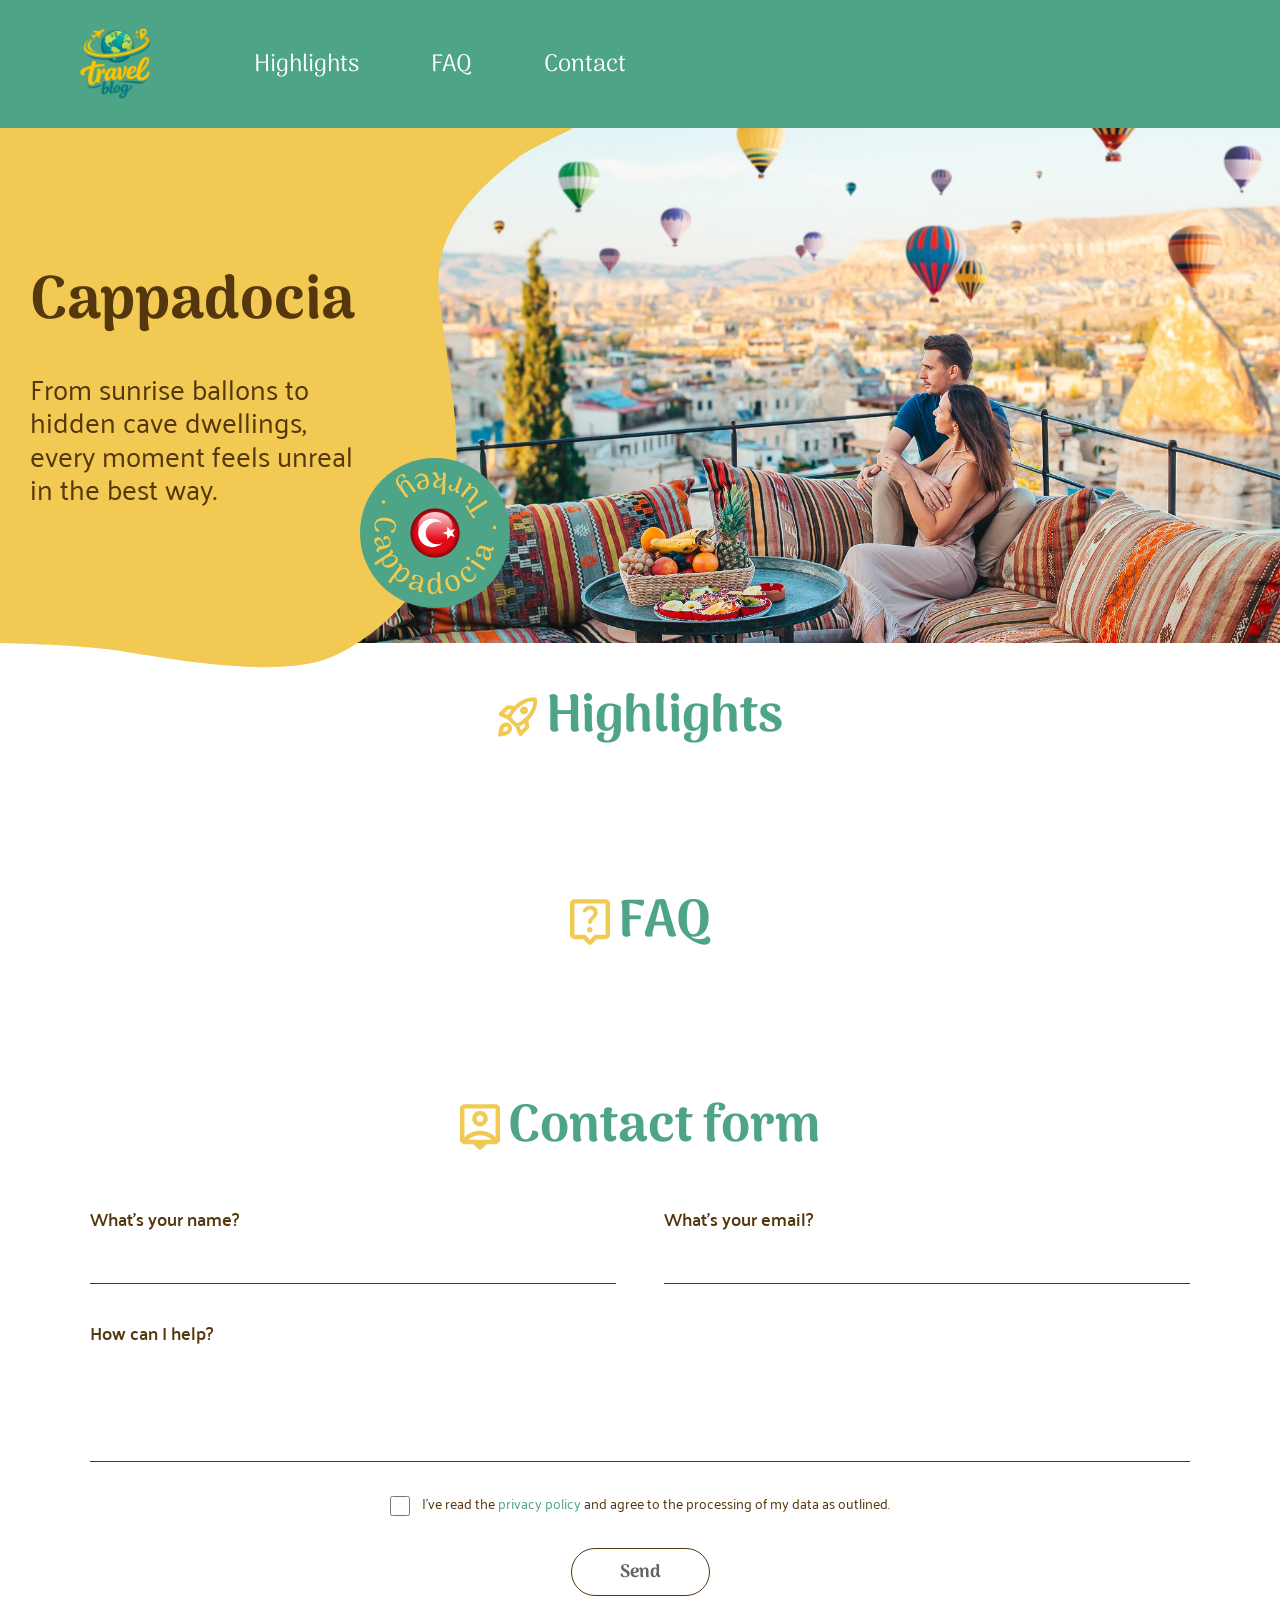
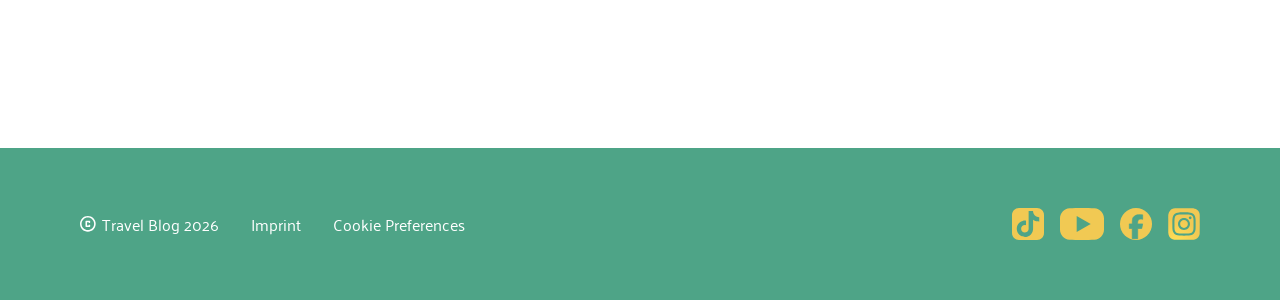
==== index.html @ c0e4be6d "Heroanimation für Desktopansicht integriert" ====
<!DOCTYPE html>
<html lang="de">

<head>
    <meta charset="UTF-8">
    <meta name="viewport" content="width=device-width, initial-scale=1.0">

    <title>Travel Blog</title>
    <link rel="shortcut icon" href="./assets/icons/logo.svg" type="image/x-icon">

    <link rel="stylesheet" href="./css/variables.css">
    <link rel="stylesheet" href="./css/standard.css">
    <link rel="stylesheet" href="./css/fonts.css">
    <link rel="stylesheet" href="./css/index.css">
</head>

<body>
    <header class="site-header">
        <a class="company-logo" href="index.html"><img src="./assets/icons/logo.svg" alt="Firmenlogo Travelblog"></a>
        <nav>
            <ul>
                <li><a href="#highlights">Highlights</a>
                    <div class="hover hover-highlights"></div>
                </li>
                <li><a href="#faq">FAQ</a>
                    <div class="hover hover-faq"></div>
                </li>
                <li><a href="#contact">Contact</a>
                    <div class="hover hover-contact"></div>
                </li>
            </ul>
        </nav>
    </header>
    <section class="hero-section">
        <img class="hero-mobile-start-yellow" src="./assets/img/hero_mobile_start.png" alt="gelber Hintergrund">
        <img class="hero-mobile-end-yellow" src="./assets/img/hero_mobile_end.png" alt="gelber Hintergrund">
        <div class="hero-middle-yellow-wrapper">
            <img class="hero-desktop-yellow-start" src="./assets/img/hero_background_middle.png"
                alt="gelber Hintergrund">
        </div>
        <div class="hero-middle-yellow-wrapper-end">
            <img class="hero-desktop-yellow-end" src="./assets/img/hero_background_end.svg" alt="gelber Hintergrund">
        </div>
        <div class="hero-img-wrapper"><img class="hero-img" src="./assets/img/hero.jpg"
                alt="Zwei Personen sitzen auf einer Terasse im Urlaub">
        </div>
        <div class="hero-section-circle">
            <img class="hero-section-circle-text" src="./assets/img/Cappadocia . Turkey ..svg" alt="Schriftzug">
            <img class="hero-section-circle-flag" src="./assets/img/Flag_orb_Turkey 1.svg" alt="Türkeiflagge">
        </div>
        <div class="hero-section-text">
            <h1>Cappadocia</h1>
            <p>From sunrise ballons to hidden cave dwellings, every moment feels unreal in the best way.</p>
        </div>
    </section>
    <main class="main-landingpage">
        <section id="highlights">
            <header class="landingpage-headline">
                <img src="./assets/icons/rocket_launch_yellow.svg" alt="Raketenicon">
                <h2>Highlights</h2>
            </header>
        </section>
        <section id="faq">
            <header class="landingpage-headline">
                <img src="./assets/icons/live_help_yellow.svg" alt="Fragenicon">
                <h2>FAQ</h2>
            </header>
        </section>
        <section id="contact">
            <header class="landingpage-headline">
                <img src="./assets/icons/person_pin_yellow.svg" alt="Contacticon">
                <h2>Contact form</h2>
            </header>
            <form class="contact-form" action="#" method="POST">
                <div class="input-group">
                    <label for="name">What's your name?</label>
                    <input type="text" id="name" name="name" required>
                </div>

                <div class="input-group">
                    <label for="email">What's your email?</label>
                    <input type="email" id="email" name="email" required>
                </div>

                <div class="input-group">
                    <label for="message">How can I help?</label>
                    <textarea id="message" name="message" rows="3" required></textarea>
                </div>

                <div class="privacy-group">
                    <input type="checkbox" id="privacy" name="privacy" required>
                    <label for="privacy">
                        I've read the <a href="#">privacy policy</a> and agree to the processing of my data as outlined.
                    </label>
                </div>

                <button type="submit" class="submit-btn">Send</button>
            </form>
        </section>
    </main>
    <footer>
        <div class="information">
            <div class="imprint-cookies">
                <p>Imprint</p>
                <p>Cookie Preferences</p>
            </div>
            <div class="copyright-information">
                <img src="./assets/icons/copyright.svg" alt="">
                <p>Travel Blog 2026</p>
            </div>

        </div>
        <ul class="social-media-links">
            <li><a href="https://www.tiktok.com/de-DE/" target="_blank"><img src="./assets/icons/tiktok_icon 1.svg"
                        alt="Tiktok Logo"></a></li>
            <li><a href="https://www.youtube.com/" target="_blank"><img src="./assets/icons/youtube.svg"
                        alt="Youtube Logo"></a></li>
            <li><a href="https://www.facebook.com/" target="_blank"><img src="./assets/icons/facebook.svg"
                        alt="Facebook Logo"></a></li>
            <li><a href="https://www.instagram.com/" target="_blank"><img src="./assets/icons/instagram_logo_2016 1.svg"
                        alt="Instagram Logo"></a></li>
        </ul>
    </footer>
    <nav class="mobile-navbar">
        <ul>
            <li>
                <a href="index.html">
                    <img src="./assets/icons/home.svg" alt="Hausicon">
                </a>
            </li>
            <li>
                <a href="#highlights">
                    <img src="./assets/icons/rocket_launch.svg" alt="Raketenicon">
                </a>
            </li>
            <li>
                <a href="#faq">
                    <img src="./assets/icons/live_help.svg" alt="Fragenicon">
                </a>
            </li>
            <li>
                <a href="#contact">
                    <img src="./assets/icons/person_pin.svg" alt="Contacticon">
                </a>
            </li>
        </ul>
    </nav>
</body>

</html>
---- css/variables.css ----
:root{
    --primary-color-dark: rgba(78, 164, 135, 1);
    --secondary-color-dark: rgba(78, 164, 135, 0.2);
    --primary-color-light: rgba(241, 201, 83, 1);
    --font-color-header-footer: rgba(255, 255, 255, 1);
    --font-color-dark: rgba(84, 55, 13, 1);
}
---- css/standard.css ----
* {
    box-sizing: border-box;
    margin: 0px;
    scroll-behavior: smooth;
    font-family: 'Palanquin';
}

.site-header,
footer {
    background-color: var(--primary-color-dark);
    display: flex;
    align-items: center;
    position: relative;
    z-index: 100;
}

/* Header */

.site-header {
    justify-content: center;
    height: 70px;
    padding: 0px 16px;
}

.site-header nav {
    display: none;
}

.site-header ul {
    display: flex;
    gap: 72px;
    list-style: none;
    padding-left: 0px;
}

.site-header li {
    display: flex;
    align-items: center;
    position: relative;
}

.hover {
    position: absolute;
    background-repeat: no-repeat;
    background-position: bottom;
    opacity: 0;
    z-index: 1;
}

.hover-faq {
    background-image: url(../assets/icons/underline_faq.svg);
    width: 100px;
    height: 20px;
    top: 15px;
    left: -25px;
}

.hover-highlights {
    background-image: url(../assets/icons/underline_highlights.svg);
    width: 200px;
    height: 30px;
    top: 7px;
    left: -45px;
}

.hover-contact {
    background-image: url(../assets/icons/underline_contact.svg);
    width: 100px;
    height: 20px;
    top: 15px;
    left: -10px;
}

.site-header img,
.company-logo {
    height: 56px;
    width: 56px;
}

.site-header a {
    color: var(--font-color-header-footer);
    text-decoration: none;
    z-index: 20;
    transition: all 250ms ease-in-out;
}

.site-header a:hover~div {
    transition: all 250ms ease-in-out;
    opacity: 1;
}

.site-header a:active {
    color: var(--primary-color-light);
}

/* Article Header */

.main-headline{
    display: flex;
    flex-direction: column-reverse;
}

.main-headline h1{
    color: var(--primary-color-light);
    line-height: 1;
}

.main-headline h2{
    color: var(--primary-color-dark);
}

.headline-lead{
    color: var(--font-color-dark);
    line-height: 1.2;
}

.article-facts {
    display: flex;
    flex-wrap: wrap;
    gap: 4px 16px;
    list-style-type: none;
    padding-left: 0px;
}

.article-facts li{
    display: flex;
    align-items: center;
    height: 20px;
    gap: 6px;
}

.author-introduction{
    display: flex;
    flex-direction: column;
    align-items: center;
    color: var(--font-color-dark);
    background-color: var(--secondary-color-dark);
    border-radius: 16px;
    padding: 16px 8px;
    text-align: center;
    line-height: 1.2;
}

.author-introduction img{
    width: 120px;
    height: 120px;
    border-radius: 50%;
    object-fit: cover;  
    object-position: 75% 50%;
}

.author-name{
    display: flex;
    flex-direction: column;
    padding: 16px;

}

/* Main */

main{
    padding: 32px 16px;
}

/* Pro tipps element */

.pro-tipp-wrapper {
    display: flex;
    justify-content: center;
    width: 100%;
}

.pro-tipp {
    position: relative;
    background-color: var(--secondary-color-dark);
    border-radius: 30px;
    padding: 24px 16px;
}

.pro-tipp-style-element {
    position: absolute;
    top: -70px;
    left: 5px;
    display: flex;
    justify-content: center;
    gap: 16px;
    background-color: var(--primary-color-dark);
    color: var(--primary-color-light);
    border-radius: 16px;
    padding: 8px 16px;
    transform: rotate(-12deg);
}

.pro-tipp ol{
    padding-left: 16px;
}

.pro-tipp a{
    text-decoration: none;
    color: var(--primary-color-dark);
}

/* Footer */

footer {
    justify-content: space-between;
    align-items: flex-end;
    padding: 32px 16px 120px 16px;
}

.information {
    display: flex;
    flex-direction: column;
    color: var(--font-color-header-footer);
}

.imprint-cookies {
    display: flex;
    flex-direction: column;
}

.imprint-cookies a{
    text-decoration: none;
    color: var(--font-color-header-footer);
    transition: all 250ms ease-in-out;
}

.imprint-cookies a:hover{
    text-decoration: underline;
    transition: all 250ms ease-in-out;
}

.copyright-information {
    display: flex;
    gap: 6px;
    align-items: center;
}

.copyright-information img {
    height: 16px;
    width: 16px;
}

.social-media-links {
    display: flex;
    justify-content: flex-end;
    align-items: center;
    gap: 10px;
    padding-left: 0px;
    list-style: none;
}

.social-media-links a,
.social-media-links img {
    height: 24px;
    width: auto;
    display: block;
}

.mobile-navbar ul {
    position: fixed;
    bottom: 0;
    width: 100%;
    height: 88px;
    display: flex;
    justify-content: space-around;
    align-items: center;
    list-style-type: none;
    padding-left: 0px;
    background-color: var(--primary-color-light);
}

/* ==========================================
   SHARE SECTION
   ========================================== */

.share-section {
    display: flex;
    flex-direction: column;
    align-items: center;
    text-align: center;
    gap: 16px;
    width: 100%;
    max-width: 343px;
    margin: 40px auto 60px auto;
    position: relative;
}

.share-section p {
    margin: 0;
    margin-bottom: 20px;
    font-size: 18px;
    font-weight: 500;
    line-height: 1.2;
    color: var(--font-color-dark);
    text-align: center;
}

.share-btn-wrapper {
    position: relative;
    display: flex;
    align-items: center;
    justify-content: center;
    width: 100%;
}

.share-arrow {
    position: absolute;
    left: -10px;
    top: -20px;
    width: 38px;
    height: auto;
    object-fit: contain;
    pointer-events: none;
    z-index: 5;
    transition: opacity 250ms ease-in-out, visibility 250ms ease-in-out;
}

.share-checkbox {
    position: absolute;
    opacity: 0;
    width: 0;
    height: 0;
    pointer-events: none;
}

.share-btn {
    display: inline-flex;
    align-items: center;
    justify-content: center;
    gap: 10px;
    height: 48px;
    padding: 0 24px;
    background-color: var(--primary-color-dark);
    color: var(--primary-color-light);
    border: none;
    border-radius: 40px;
    cursor: pointer;
    font-size: 24px;
    font-weight: 700;
    line-height: 1.2;
    white-space: nowrap;
    z-index: 3;
    transition: transform 350ms cubic-bezier(0.4, 0, 0.2, 1), opacity 250ms ease-in-out;
}

.share-btn img {
    width: 32px;
    height: 32px;
}

.share-btn:hover {
    opacity: 0.9;
}

.share-menu {
    position: absolute;
    left: calc(50% + 10px);
    display: flex;
    align-items: center;
    gap: 12px;
    opacity: 0;
    pointer-events: none;
    transform: translateX(-10px);
    transition: opacity 350ms ease-in-out, transform 350ms cubic-bezier(0.4, 0, 0.2, 1);
    z-index: 2;
}

.share-icon-green {
    width: 32px;
    height: 32px;
}

.share-links {
    display: flex;
    flex-direction: column;
    align-items: flex-start;
    gap: 4px;
}

.share-links a {
    font-weight: 600;
    font-size: 18px;
    color: var(--primary-color-dark);
    text-decoration: underline;
}

/* ==========================================
   SHARE BOX ANIMATION STATES 
   ========================================== */

.share-checkbox:checked ~ .share-arrow {
    opacity: 0 !important;
    visibility: hidden !important;
}

.share-checkbox:checked ~ .share-btn {
    transform: translateX(-65px);
}

.share-checkbox:checked ~ .share-btn .share-icon-inside {
    display: none !important;
}

.share-checkbox:checked ~ .share-menu {
    opacity: 1;
    pointer-events: auto;
    transform: translateX(0);
}

/* Größe ist erstmal nur als dummy zu betrachten und kann später dann gemiensam auf einen Wert gelget werden */
@media screen and (min-width: 768px) {

    .site-header {
        padding: 0px 80px;
        align-items: center;
    }

    .site-header {
        height: 128px;
        justify-content: unset;
        gap: 102px;
    }

    .site-header img,
    .company-logo {
        width: 72px;
        height: 72px;
    }

    .site-header nav {
        display: unset;
    }

    main {
        padding: 32px 80px;
    }

    .pro-tipp {
        width: 80%;
    }

    .pro-tipp-style-element {
    top: -60px;
    left: -65px;
    transform: rotate(-14deg);
}

    footer {
        padding: 60px 80px;
        align-items: center;
    }

    .information {
        flex-direction: row-reverse;
        gap: 32px;
    }

    .imprint-cookies {
        flex-direction: row;
        gap: 32px;
        justify-content: space-between;
    }

    .social-media-links {
        gap: 16px;
    }

    .social-media-links a,
    .social-media-links img {
        height: 32px;
    }

    .mobile-navbar {
        display: none;
    }
}

@media screen and (min-width: 1440px) {

    .site-header {
        padding: 0px max(80px, calc(50% - 720px));
    }

    footer {
        padding: 60px max(80px, calc(50% - 720px));
    }

    main{
        padding: 32px max(80px, calc(50% - 720px));
    }

}
---- css/fonts.css ----
/* palanquin-regular - latin */
@font-face {
  font-display: swap;
  /* Check https://developer.mozilla.org/en-US/docs/Web/CSS/@font-face/font-display for other options. */
  font-family: 'Palanquin';
  font-style: normal;
  font-weight: 400;
  src: url('../assets/fonts/palanquin-v17-latin-regular.woff2') format('woff2');
  /* Chrome 36+, Opera 23+, Firefox 39+, Safari 12+, iOS 10+ */
}

/* palanquin-600 - latin */
@font-face {
  font-display: swap;
  /* Check https://developer.mozilla.org/en-US/docs/Web/CSS/@font-face/font-display for other options. */
  font-family: 'Palanquin';
  font-style: normal;
  font-weight: 600;
  src: url('../assets/fonts/palanquin-v17-latin-600.woff2') format('woff2');
  /* Chrome 36+, Opera 23+, Firefox 39+, Safari 12+, iOS 10+ */
}


/* palanquin-700 - latin */
@font-face {
  font-display: swap;
  /* Check https://developer.mozilla.org/en-US/docs/Web/CSS/@font-face/font-display for other options. */
  font-family: 'Palanquin';
  font-style: normal;
  font-weight: 700;
  src: url('../assets/fonts/palanquin-v17-latin-700.woff2') format('woff2');
  /* Chrome 36+, Opera 23+, Firefox 39+, Safari 12+, iOS 10+ */
}

/* arima-regular - latin */
@font-face {
  font-display: swap;
  /* Check https://developer.mozilla.org/en-US/docs/Web/CSS/@font-face/font-display for other options. */
  font-family: 'Arima';
  font-style: normal;
  font-weight: 400;
  src: url('../assets/fonts/arima-v7-latin-regular.woff2') format('woff2');
  /* Chrome 36+, Opera 23+, Firefox 39+, Safari 12+, iOS 10+ */
}

/* arima-500 - latin */
@font-face {
  font-display: swap;
  /* Check https://developer.mozilla.org/en-US/docs/Web/CSS/@font-face/font-display for other options. */
  font-family: 'Arima';
  font-style: normal;
  font-weight: 500;
  src: url('../assets/fonts/arima-v7-latin-500.woff2') format('woff2');
  /* Chrome 36+, Opera 23+, Firefox 39+, Safari 12+, iOS 10+ */
}

/* arima-700 - latin */
@font-face {
  font-display: swap;
  /* Check https://developer.mozilla.org/en-US/docs/Web/CSS/@font-face/font-display for other options. */
  font-family: 'Arima';
  font-style: normal;
  font-weight: 700;
  src: url('../assets/fonts/arima-v7-latin-700.woff2') format('woff2');
  /* Chrome 36+, Opera 23+, Firefox 39+, Safari 12+, iOS 10+ */
}

html {
  font-size: 16px;
}

.bold-text {
  font-weight: 700;
}

/* Landingpage */

.hero-section-text h1 {
  font-family: "Arima";
  font-size: 2.25rem;
}

.hero-section-text p {
  font-weight: 600;
  font-size: 1.25rem;
}

/* Unterseiten */

.site-header a {
  font-family: "Arima";
  font-size: 1.5rem;
}

.main-headline h1,
.landingpage-headline h2 {
  font-family: "Arima";
  font-size: 2.5rem;
  font-weight: 700;
}

.main-headline h2 {
  font-size: 1.25rem;
  font-weight: 600;
}

.headline-lead {
  font-size: 1.125rem;
}

.author-name p {
  font-family: "Arima";
}

.main-article p,
.main-article li,
.pro-tipp li {
  font-size: 1rem;
}

.pro-tipp-style-element {
  font-weight: 700;
  font-size: 1.875rem;
}

.information {
  font-size: 1rem;
}

@media screen and (min-width: 768px) {

  .main-article p,
  .main-article li,
  .pro-tipp li {
    font-size: 1.5rem;
  }

  .landingpage-headline h2 {
    font-size: 3.25rem;
  }

  .hero-section-text h1 {
    font-family: "Arima";
    font-size: 3rem;
  }

  .hero-section-text p {
    font-weight: 600;
    font-size: 1.50rem;
  }

}

@media screen and (min-width: 1024px) {
    .hero-section-text h1 {
    font-family: "Arima";
    font-size: 3.75rem;
  }

  .hero-section-text p {
    font-weight: 500;
    font-size: 1.75rem;
  }
}
---- css/index.css ----
.hero-section {
    position: relative;
    height: 515px;
    overflow-y: visible;
    overflow-x: clip;
    display: flex;
    justify-content: center;
    background-image: url(../assets/img/hero_background_start.svg);
    background-repeat: repeat-y;
    background-position: center top;
    background-size: min(100%, 1440px) auto;
    box-sizing: border-box;
}

.hero-section img {
    position: absolute;
    width: 100%;
    height: 515px;
    max-width: 1440px;
    overflow: hidden;
}

.hero-mobile-start-yellow {
    top: 0px;
    left: 0px;
    z-index: 1;
}

.hero-section .hero-mobile-end-yellow {
    max-width: 350px;
    top: 0px;
    left: 0px;
    z-index: 4;
    opacity: 1;
    overflow: hidden;
    animation: change-opacity-to-one 1s ease-in-out 1s 1 forwards;
    animation: translate-hero-objects-Y 4s ease-in-out 1.5s 1 forwards;
}

.hero-desktop-yellow-start {
    top: 0px;
    left: -35%;
    z-index: 4;
    transform: scale(1.1);
}

.hero-section .hero-desktop-yellow-end {
    top: 0px;
    left: -25%;
    z-index: 5;
    height: 100%;

}

.hero-middle-yellow-wrapper {
    width: 1440px;
    max-width: 1440px;
    height: 515px;
    overflow: hidden;
    position: absolute;
    opacity: 0;
}

.hero-middle-yellow-wrapper-end {
    width: 800px;
    max-width: 1440px;
    height: 540px;
    overflow-x: hidden;
    overflow-y: hidden;
    position: absolute;
    top: 0%;
    left: 0px;
    opacity: 0;
    z-index: 5;
}

.hero-img-wrapper {
    width: 100%;
    max-width: 1440px;
    overflow: hidden;
    position: relative;
}

.hero-img {
    object-fit: cover;
    opacity: 1;
    z-index: 3;
    left: 150%;
    max-width: 1440px;
    object-position: 40% center;
    transform: scale(1.2);
    animation: translate-hero-objects-X 1.5s ease-in-out 1.5s 1 forwards, hero-zoom-in 750ms ease-in-out 6s forwards;
}

.hero-section-circle {
    width: 150px;
    height: 150px;
    max-height: 150px;
    background-color: var(--primary-color-dark);
    border-radius: 50%;
    position: absolute;
    left: 60px;
    top: 25%;
    z-index: 5;
    display: flex;
    justify-content: center;
    align-items: center;
    opacity: 0;
    animation: change-opacity-to-one 250ms ease-in-out 6s 1 forwards;
}

.hero-section-circle .hero-section-circle-text {
    width: 124px;
    height: 124px;
    animation: text-rotation 10s linear 6.5s infinite forwards;
}

.hero-section-circle .hero-section-circle-flag {
    width: 50px;
    height: 50px;
}

.hero-section-text {
    display: flex;
    flex-direction: column;
    gap: 16px;
    position: absolute;
    top: 150px;
    left: 30px;
    z-index: 20;
    width: 200px;
    line-height: 1.2;
    opacity: 0;
    color: var(--font-color-dark);
    animation: change-opacity-to-one 500ms ease-in-out 1s 1 forwards, change-opacity-to-zero 1s ease-in-out 3s 1 forwards;

}

.main-landingpage section {
    display: flex;
    flex-direction: column;
    gap: 32px;
    padding-bottom: 120px;
}

.landingpage-headline {
    display: flex;
    flex-direction: row;
    gap: 8px;
    justify-content: center;
    color: var(--primary-color-dark);
}

.landingpage-headline img {
    width: 30px;
}

.contact-form {
    display: flex;
    flex-direction: column;
    gap: 24px;
    width: 100%;
    max-width: 343px;
    margin: 0 auto;
}

.input-group {
    display: flex;
    flex-direction: column;
    border-bottom: 1px solid var(--font-color-dark);
    transition: border-color 250ms ease-in-out;
}

.input-group:hover,
.input-group:focus-within {
    border-bottom-color: var(--primary-color-dark);
}

.input-group label {
    font-weight: 600;
    font-size: 18px;
    color: var(--font-color-dark);
    margin-bottom: 4px;
}

.input-group input,
.input-group textarea {
    border: none;
    outline: none;
    background: transparent;
    font-size: 18px;

    color: var(--primary-color-dark);
    padding: 4px 0 8px 0;
    resize: none;
    font-family: inherit;
}

.privacy-group {
    display: flex;
    align-items: flex-start;
    gap: 12px;
}

.privacy-group input[type="checkbox"] {
    width: 20px;
    height: 20px;
    flex-shrink: 0;
    cursor: pointer;
    accent-color: var(--primary-color-dark);
    margin-top: 2px;
}

.privacy-group label {
    font-size: 14px;
    line-height: 1.3;
    color: var(--font-color-dark);
}

.privacy-group a {
    color: var(--primary-color-dark);
    text-decoration: none;
    font-weight: 500;
    transition: opacity 250ms ease-in-out;
}

.privacy-group a:hover {
    opacity: 0.7;
}

.submit-btn {
    font-family: Arima;
    width: 140px;
    height: 48px;
    margin: 12px auto 0 auto;
    border: 1px solid var(--font-color-dark);
    border-radius: 40px;
    background-color: transparent;
    color: #646464;
    font-size: 18px;
    font-weight: 600;
    cursor: pointer;
    transition: all 250ms ease-in-out;
}

.submit-btn:hover {
    background-color: var(--primary-color-dark);
    border-color: var(--primary-color-dark);
    color: var(--font-color-header-footer);
}

@keyframes change-opacity-to-one {
    0% {
        opacity: 0;
    }

    100% {
        opacity: 1;
    }
}

@keyframes change-opacity-to-zero {
    0% {
        opacity: 1;
    }

    100% {
        opacity: 0;
    }
}

@keyframes translate-hero-objects-X {
    0% {
        transform: translateX(0) scale(1.2);
    }

    100% {
        transform: translateX(-150%) scale(1.2);
    }
}

@keyframes translate-hero-objects-Y {
    0% {
        transform: translateY(0) scale(1);
    }

    50% {
        transform: translateY(-10%) scale(1);
    }

    100% {
        transform: translateX(-40%) translateY(-25%) scaleY(0.6);

    }
}

@keyframes hero-zoom-in {
    0% {
        transform: translateX(-150%) scale(1.2);
    }

    100% {
        transform: translateX(-160%) scale(1.4);
    }
}

@keyframes text-rotation {
    0% {
        transform: rotate(0deg);
    }

    100% {
        transform: rotate(360deg);
    }
}

@keyframes translate-hero-text {
    0% {
        left: 50%;
        transform: translateX(-50%) translateY(-50%);
    }

    100% {
        left: 30px;
        transform: translateX(0%) translateY(-50%);
    }
}

@media screen and (min-width: 768px) {

    .landingpage-headline img {
        width: 40px;
    }

    .hero-mobile-start-yellow,
    .hero-mobile-end-yellow {
        display: none;
    }

    .hero-middle-yellow-wrapper {
        opacity: 1;
    }

    .hero-section-text {
        gap: 32px;
        width: 340px;
        top: 50%;
        left: 50%;
        opacity: 1;
        transform: translate(-50%, -50%);
        animation: translate-hero-text 1s ease-in-out 1.75s 1 forwards;
    }

    .hero-section-text h1 {
        opacity: 0;
        position: relative;
        bottom: 0px;
        animation: change-opacity-to-one-desktop 500ms ease-in-out 1s 1 forwards, translate-hero-text-heading 750ms ease-in-out 1s 1 forwards;
    }

    .hero-section-text p {
        opacity: 0;
        animation: change-opacity-to-one-desktop 750ms ease-in-out 1.5s 1 forwards;
    }

    .hero-img {
        object-fit: cover;
        opacity: 1;
        z-index: 3;
        left: 150%;
        max-width: 1440px;
        object-position: 60% center;
        animation: translate-hero-objects-X-desktop 750ms linear 1.5s 1 forwards;
    }

    .hero-middle-yellow-wrapper-end {
        animation: change-opacity-to-one 50ms linear 3.25s 1 forwards;
    }

    .hero-desktop-yellow-start {
        animation: translate-hero-yellow-curve-desktop 1.25s linear 1.5s 1 forwards, change-opacity-to-zero 750ms linear 3.25s 1 forwards;
    }

    .hero-section-circle {
        opacity: 0;
        left: calc(320px);
        top: calc(330px);
        animation: change-opacity-to-one-desktop 500ms ease-in-out 3.25s 1 forwards, translate-hero-circle 750ms ease-in-out 3.25s 1 forwards;
    }

    .hero-section-circle .hero-section-circle-text {
        animation: text-rotation 10s linear 4.5s infinite forwards;
    }

    .contact-form {
        max-width: 1100px;
        display: grid;
        grid-template-columns: 1fr 1fr;
        gap: 32px 48px;
        align-items: start;
    }

    .input-group:nth-child(3) {
        grid-column: 1 / -1;
    }


    .privacy-group {
        grid-column: 1 / -1;
        justify-content: center;
    }


    .submit-btn {
        grid-column: 1 / -1;
        width: 139px;
        height: 48px;
        margin: 0 auto;
    }

    @keyframes translate-hero-objects-X-desktop {
        0% {
            transform: translateX(0);
        }

        100% {
            transform: translateX(-130%);
        }
    }

    @keyframes translate-hero-yellow-curve-desktop {
        0% {
            left: 5%;
        }
        100% {
            left: -35%;
        }
    }

    @keyframes change-opacity-to-one-desktop {
        0% {
            opacity: 0;
        }

        100% {
            opacity: 1;
        }
    }

    @keyframes translate-hero-circle {
        0% {
            top: 360px;
        }

        100% {
            top: 330px;
        }
    }

    @keyframes translate-hero-text-heading {
        0% {
            bottom: -50px;
        }

        100% {
            bottom: 0px;
        }
    }
}

@media screen and (min-width: 1024px) {
    .hero-middle-yellow-wrapper-end {
        width: 1000px;
    }

    .hero-section-circle {
        left: calc(360px);
    }


}


@media screen and (min-width: 1440px) {

    .hero-section,
    .hero-desktop-yellow-start,
    .hero-desktop-yellow-end {
        padding: 0px calc(50% - 720px);
    }

    .hero-section-circle {
        left: calc(360px + calc(50% - 720px));
    }

    .hero-middle-yellow-wrapper-end {
        left: calc(0px + calc(50% - 720px));
    }

    @keyframes translate-hero-text {
        0% {
            left: 50%;
            transform: translateX(-50%) translateY(-50%);
        }

        100% {
            left: calc(30px + calc(50% - 720px));
            transform: translateX(0%) translateY(-50%);
        }
    }
}
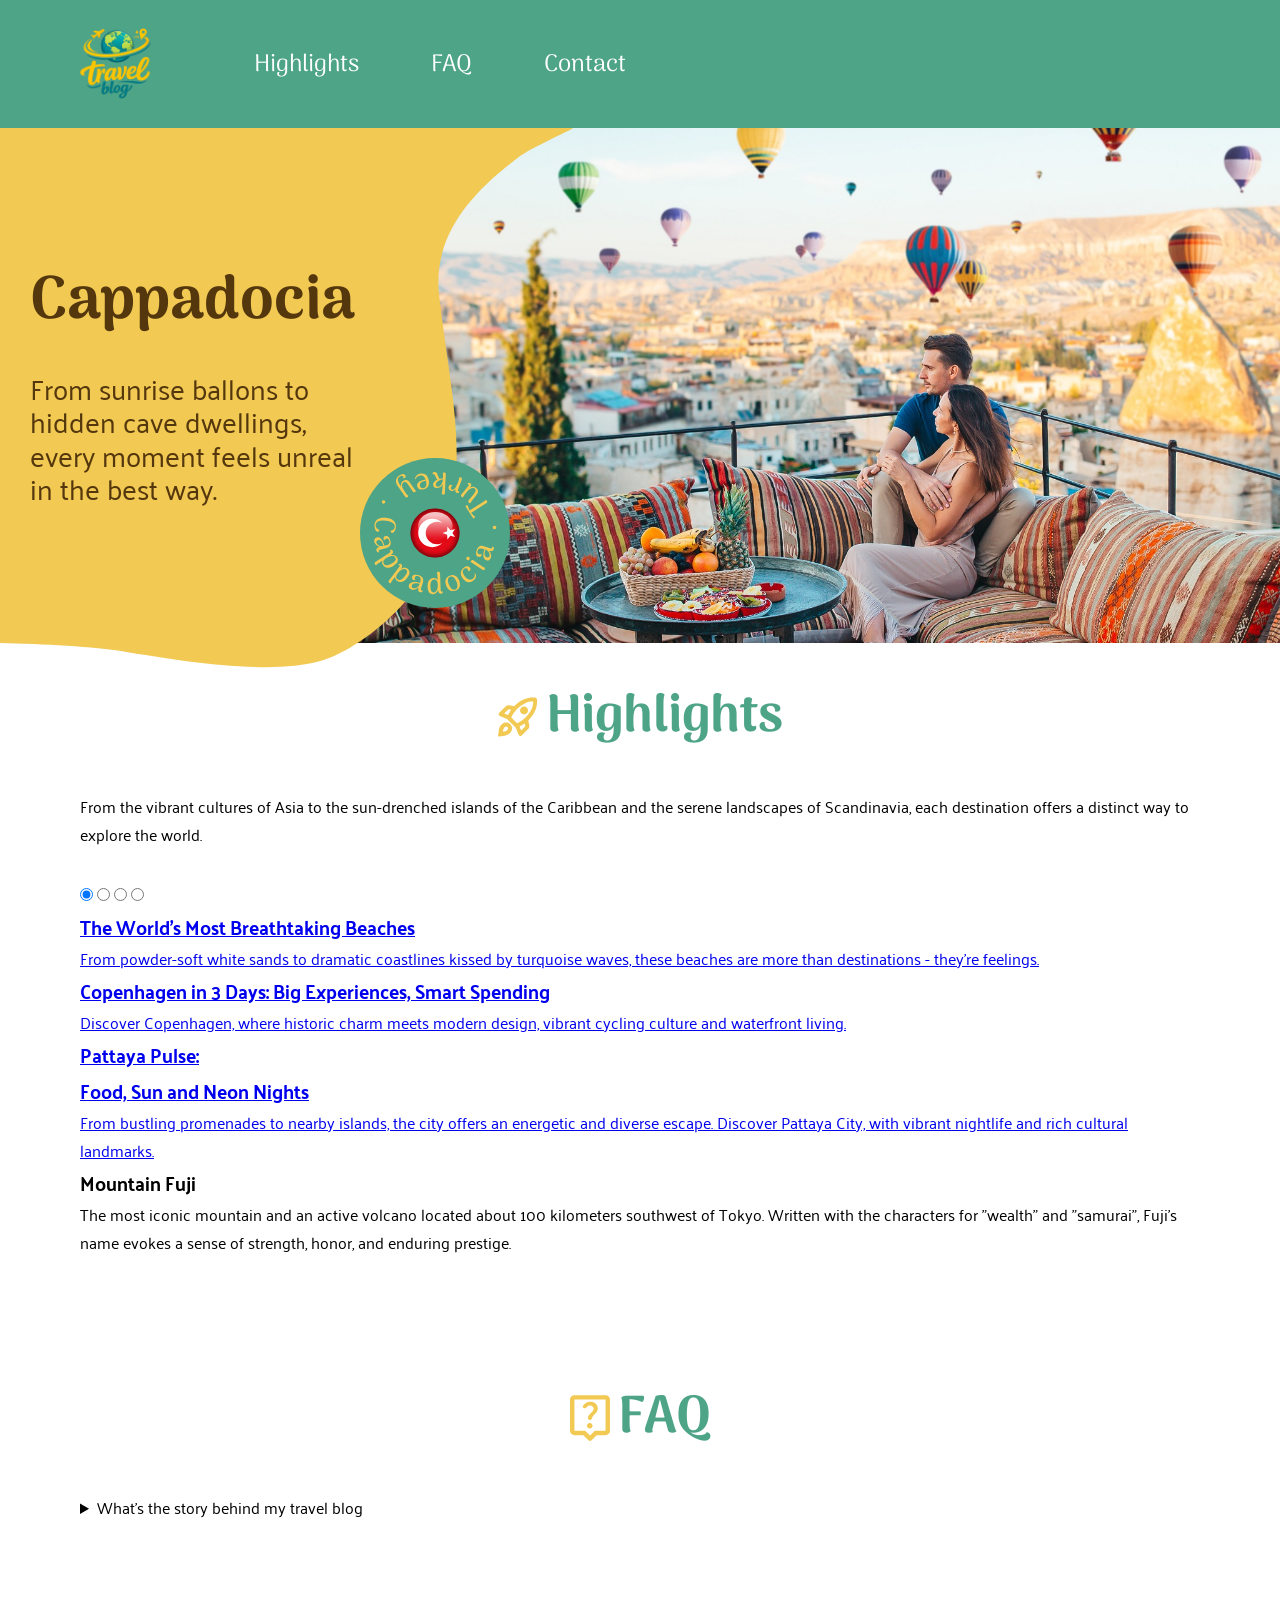
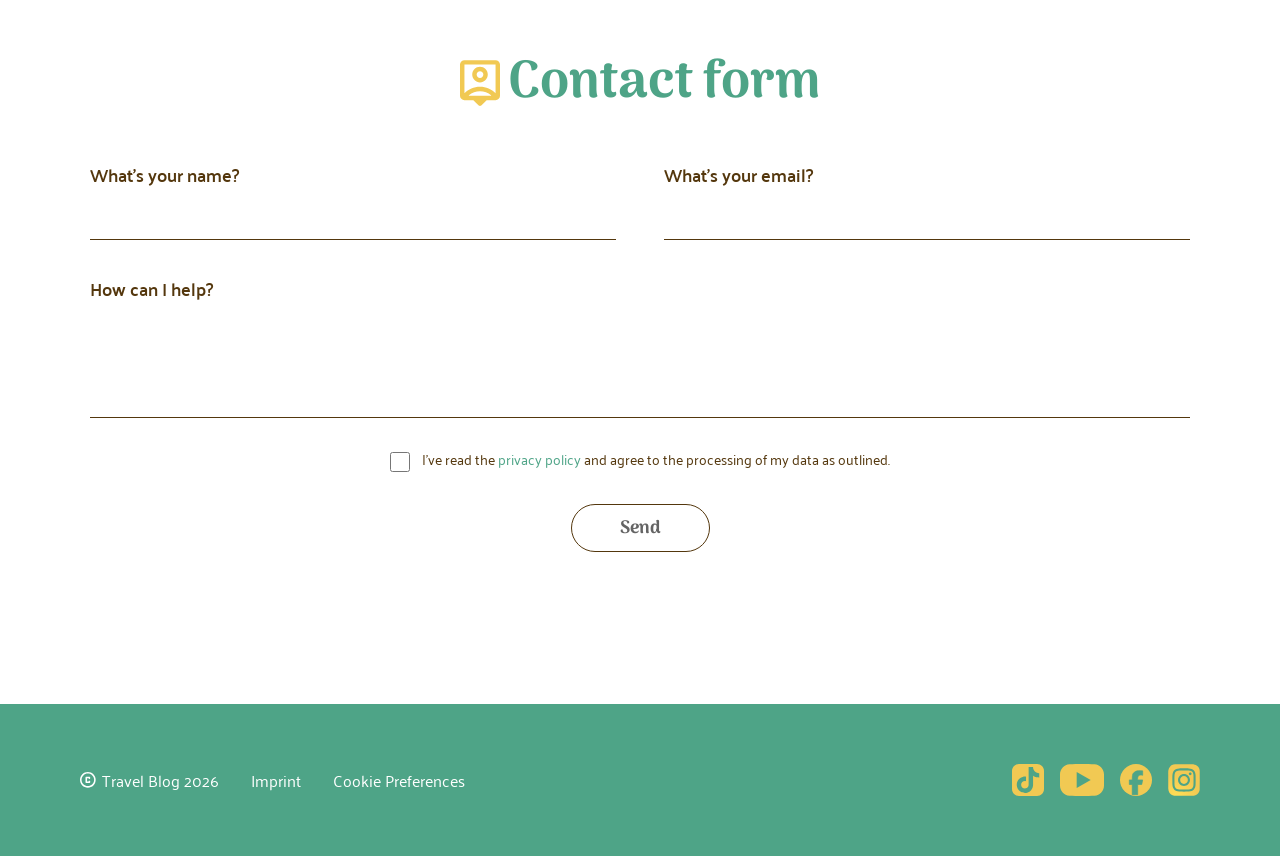
==== commit 540163b8: "Slider added in index.html, corresponding changes in index.css." ====
--- a/index.html
+++ b/index.html
@@ -1,150 +1,302 @@
-<!DOCTYPE html>
+<!doctype html>
 <html lang="de">
-
-<head>
-    <meta charset="UTF-8">
-    <meta name="viewport" content="width=device-width, initial-scale=1.0">
+  <head>
+    <meta charset="UTF-8" />
+    <meta name="viewport" content="width=device-width, initial-scale=1.0" />
 
     <title>Travel Blog</title>
-    <link rel="shortcut icon" href="./assets/icons/logo.svg" type="image/x-icon">
-
-    <link rel="stylesheet" href="./css/variables.css">
-    <link rel="stylesheet" href="./css/standard.css">
-    <link rel="stylesheet" href="./css/fonts.css">
-    <link rel="stylesheet" href="./css/index.css">
-</head>
-
-<body>
+    <link
+      rel="shortcut icon"
+      href="./assets/icons/logo.svg"
+      type="image/x-icon"
+    />
+
+    <link rel="stylesheet" href="./css/variables.css" />
+    <link rel="stylesheet" href="./css/standard.css" />
+    <link rel="stylesheet" href="./css/fonts.css" />
+    <link rel="stylesheet" href="./css/index.css" />
+  </head>
+
+  <body>
     <header class="site-header">
-        <a class="company-logo" href="index.html"><img src="./assets/icons/logo.svg" alt="Firmenlogo Travelblog"></a>
-        <nav>
-            <ul>
-                <li><a href="#highlights">Highlights</a>
-                    <div class="hover hover-highlights"></div>
-                </li>
-                <li><a href="#faq">FAQ</a>
-                    <div class="hover hover-faq"></div>
-                </li>
-                <li><a href="#contact">Contact</a>
-                    <div class="hover hover-contact"></div>
-                </li>
-            </ul>
-        </nav>
+      <a class="company-logo" href="index.html"
+        ><img src="./assets/icons/logo.svg" alt="Firmenlogo Travelblog"
+      /></a>
+      <nav>
+        <ul>
+          <li>
+            <a href="#highlights">Highlights</a>
+            <div class="hover hover-highlights"></div>
+          </li>
+          <li>
+            <a href="#faq">FAQ</a>
+            <div class="hover hover-faq"></div>
+          </li>
+          <li>
+            <a href="#contact">Contact</a>
+            <div class="hover hover-contact"></div>
+          </li>
+        </ul>
+      </nav>
     </header>
     <section class="hero-section">
-        <img class="hero-mobile-start-yellow" src="./assets/img/hero_mobile_start.png" alt="gelber Hintergrund">
-        <img class="hero-mobile-end-yellow" src="./assets/img/hero_mobile_end.png" alt="gelber Hintergrund">
-        <div class="hero-middle-yellow-wrapper">
-            <img class="hero-desktop-yellow-start" src="./assets/img/hero_background_middle.png"
-                alt="gelber Hintergrund">
-        </div>
-        <div class="hero-middle-yellow-wrapper-end">
-            <img class="hero-desktop-yellow-end" src="./assets/img/hero_background_end.svg" alt="gelber Hintergrund">
-        </div>
-        <div class="hero-img-wrapper"><img class="hero-img" src="./assets/img/hero.jpg"
-                alt="Zwei Personen sitzen auf einer Terasse im Urlaub">
-        </div>
-        <div class="hero-section-circle">
-            <img class="hero-section-circle-text" src="./assets/img/Cappadocia . Turkey ..svg" alt="Schriftzug">
-            <img class="hero-section-circle-flag" src="./assets/img/Flag_orb_Turkey 1.svg" alt="Türkeiflagge">
-        </div>
-        <div class="hero-section-text">
-            <h1>Cappadocia</h1>
-            <p>From sunrise ballons to hidden cave dwellings, every moment feels unreal in the best way.</p>
-        </div>
+      <img
+        class="hero-mobile-start-yellow"
+        src="./assets/img/hero_mobile_start.png"
+        alt="gelber Hintergrund"
+      />
+      <img
+        class="hero-mobile-end-yellow"
+        src="./assets/img/hero_mobile_end.png"
+        alt="gelber Hintergrund"
+      />
+      <div class="hero-middle-yellow-wrapper">
+        <img
+          class="hero-desktop-yellow-start"
+          src="./assets/img/hero_background_middle.png"
+          alt="gelber Hintergrund"
+        />
+      </div>
+      <div class="hero-middle-yellow-wrapper-end">
+        <img
+          class="hero-desktop-yellow-end"
+          src="./assets/img/hero_background_end.svg"
+          alt="gelber Hintergrund"
+        />
+      </div>
+      <div class="hero-img-wrapper">
+        <img
+          class="hero-img"
+          src="./assets/img/hero.jpg"
+          alt="Zwei Personen sitzen auf einer Terasse im Urlaub"
+        />
+      </div>
+      <div class="hero-section-circle">
+        <img
+          class="hero-section-circle-text"
+          src="./assets/img/Cappadocia . Turkey ..svg"
+          alt="Schriftzug"
+        />
+        <img
+          class="hero-section-circle-flag"
+          src="./assets/img/Flag_orb_Turkey 1.svg"
+          alt="Türkeiflagge"
+        />
+      </div>
+      <div class="hero-section-text">
+        <h1>Cappadocia</h1>
+        <p>
+          From sunrise ballons to hidden cave dwellings, every moment feels
+          unreal in the best way.
+        </p>
+      </div>
     </section>
     <main class="main-landingpage">
-        <section id="highlights">
-            <header class="landingpage-headline">
-                <img src="./assets/icons/rocket_launch_yellow.svg" alt="Raketenicon">
-                <h2>Highlights</h2>
-            </header>
-        </section>
-        <section id="faq">
-            <header class="landingpage-headline">
-                <img src="./assets/icons/live_help_yellow.svg" alt="Fragenicon">
-                <h2>FAQ</h2>
-            </header>
-        </section>
-        <section id="contact">
-            <header class="landingpage-headline">
-                <img src="./assets/icons/person_pin_yellow.svg" alt="Contacticon">
-                <h2>Contact form</h2>
-            </header>
-            <form class="contact-form" action="#" method="POST">
-                <div class="input-group">
-                    <label for="name">What's your name?</label>
-                    <input type="text" id="name" name="name" required>
-                </div>
-
-                <div class="input-group">
-                    <label for="email">What's your email?</label>
-                    <input type="email" id="email" name="email" required>
-                </div>
-
-                <div class="input-group">
-                    <label for="message">How can I help?</label>
-                    <textarea id="message" name="message" rows="3" required></textarea>
-                </div>
-
-                <div class="privacy-group">
-                    <input type="checkbox" id="privacy" name="privacy" required>
-                    <label for="privacy">
-                        I've read the <a href="#">privacy policy</a> and agree to the processing of my data as outlined.
-                    </label>
-                </div>
-
-                <button type="submit" class="submit-btn">Send</button>
-            </form>
-        </section>
+      <section id="highlights">
+        <header class="landingpage-headline">
+          <img
+            src="./assets/icons/rocket_launch_yellow.svg"
+            alt="Raketenicon"
+          />
+          <h2>Highlights</h2>
+        </header>
+        <p class="headline-subtext">
+          From the vibrant cultures of Asia to the sun-drenched islands of the
+          Caribbean and the serene landscapes of Scandinavia, each destination
+          offers a distinct way to explore the world.
+        </p>
+        <div class="highlights-slider">
+          <div class="highlights-slider-input">
+            <input
+              type="radio"
+              name="slider"
+              value="one"
+              aria-label="Slide 1"
+              checked
+            />
+            <input
+              type="radio"
+              name="slider"
+              value="two"
+              aria-label="Slide 2"
+            />
+            <input
+              type="radio"
+              name="slider"
+              value="three"
+              aria-label="Slide 3"
+            />
+            <input
+              type="radio"
+              name="slider"
+              value="four"
+              aria-label="Slide 4"
+            />
+          </div>
+          <div class="highlights-slider-content">
+            <a
+              class="slider-content-element slider-img1"
+              href="./article1.html"
+            >
+              <hgroup>
+                <h3>The World's Most Breathtaking Beaches</h3>
+                <p>
+                  From powder-soft white sands to dramatic coastlines kissed by
+                  turquoise waves, these beaches are more than destinations -
+                  they're feelings.
+                </p>
+              </hgroup>
+            </a>
+            <a
+              class="slider-content-element slider-img2"
+              href="./article2.html"
+            >
+              <hgroup>
+                <h3>Copenhagen in 3 Days: Big Experiences, Smart Spending</h3>
+                <p>
+                  Discover Copenhagen, where historic charm meets modern design,
+                  vibrant cycling culture and waterfront living.
+                </p>
+              </hgroup>
+            </a>
+            <a
+              class="slider-content-element slider-img3"
+              href="./article3.html"
+            >
+              <hgroup>
+                <h3>Pattaya Pulse:<br />Food, Sun and Neon Nights</h3>
+                <p>
+                  From bustling promenades to nearby islands, the city offers an
+                  energetic and diverse escape. Discover Pattaya City, with
+                  vibrant nightlife and rich cultural landmarks.
+                </p>
+              </hgroup>
+            </a>
+            <div class="slider-content-element slider-img4">
+              <hgroup>
+                <h3>Mountain Fuji</h3>
+                <p>
+                  The most iconic mountain and an active volcano located about
+                  100 kilometers southwest of Tokyo. Written with the characters
+                  for "wealth" and "samurai", Fuji's name evokes a sense of
+                  strength, honor, and enduring prestige.
+                </p>
+              </hgroup>
+            </div>
+          </div>
+        </div>
+      </section>
+      <section id="faq">
+        <header class="landingpage-headline">
+          <img src="./assets/icons/live_help_yellow.svg" alt="Fragenicon" />
+          <h2>FAQ</h2>
+        </header>
+        <div class="faq-details">
+          <details>
+            <summary>What's the story behind my travel blog</summary>
+            <p>
+              It all started with a simple desire to step outside my comfort
+              zone and see the world through a different lens. What began as a
+              personal journal to document hidden gems and local cultures
+              quickly turned into a passion for storytelling. This blog is a
+              collection of those raw, authentic moments, shared to inspire your
+              next great adventure and prove that the world is waiting.
+            </p>
+          </details>
+        </div>
+      </section>
+      <section id="contact">
+        <header class="landingpage-headline">
+          <img src="./assets/icons/person_pin_yellow.svg" alt="Contacticon" />
+          <h2>Contact form</h2>
+        </header>
+        <form class="contact-form" action="#" method="POST">
+          <div class="input-group">
+            <label for="name">What's your name?</label>
+            <input type="text" id="name" name="name" required />
+          </div>
+
+          <div class="input-group">
+            <label for="email">What's your email?</label>
+            <input type="email" id="email" name="email" required />
+          </div>
+
+          <div class="input-group">
+            <label for="message">How can I help?</label>
+            <textarea id="message" name="message" rows="3" required></textarea>
+          </div>
+
+          <div class="privacy-group">
+            <input type="checkbox" id="privacy" name="privacy" required />
+            <label for="privacy">
+              I've read the <a href="#">privacy policy</a> and agree to the
+              processing of my data as outlined.
+            </label>
+          </div>
+
+          <button type="submit" class="submit-btn">Send</button>
+        </form>
+      </section>
     </main>
     <footer>
-        <div class="information">
-            <div class="imprint-cookies">
-                <p>Imprint</p>
-                <p>Cookie Preferences</p>
-            </div>
-            <div class="copyright-information">
-                <img src="./assets/icons/copyright.svg" alt="">
-                <p>Travel Blog 2026</p>
-            </div>
-
+      <div class="information">
+        <div class="imprint-cookies">
+          <p>Imprint</p>
+          <p>Cookie Preferences</p>
         </div>
-        <ul class="social-media-links">
-            <li><a href="https://www.tiktok.com/de-DE/" target="_blank"><img src="./assets/icons/tiktok_icon 1.svg"
-                        alt="Tiktok Logo"></a></li>
-            <li><a href="https://www.youtube.com/" target="_blank"><img src="./assets/icons/youtube.svg"
-                        alt="Youtube Logo"></a></li>
-            <li><a href="https://www.facebook.com/" target="_blank"><img src="./assets/icons/facebook.svg"
-                        alt="Facebook Logo"></a></li>
-            <li><a href="https://www.instagram.com/" target="_blank"><img src="./assets/icons/instagram_logo_2016 1.svg"
-                        alt="Instagram Logo"></a></li>
-        </ul>
+        <div class="copyright-information">
+          <img src="./assets/icons/copyright.svg" alt="" />
+          <p>Travel Blog 2026</p>
+        </div>
+      </div>
+      <ul class="social-media-links">
+        <li>
+          <a href="https://www.tiktok.com/de-DE/" target="_blank"
+            ><img src="./assets/icons/tiktok_icon 1.svg" alt="Tiktok Logo"
+          /></a>
+        </li>
+        <li>
+          <a href="https://www.youtube.com/" target="_blank"
+            ><img src="./assets/icons/youtube.svg" alt="Youtube Logo"
+          /></a>
+        </li>
+        <li>
+          <a href="https://www.facebook.com/" target="_blank"
+            ><img src="./assets/icons/facebook.svg" alt="Facebook Logo"
+          /></a>
+        </li>
+        <li>
+          <a href="https://www.instagram.com/" target="_blank"
+            ><img
+              src="./assets/icons/instagram_logo_2016 1.svg"
+              alt="Instagram Logo"
+          /></a>
+        </li>
+      </ul>
     </footer>
     <nav class="mobile-navbar">
-        <ul>
-            <li>
-                <a href="index.html">
-                    <img src="./assets/icons/home.svg" alt="Hausicon">
-                </a>
-            </li>
-            <li>
-                <a href="#highlights">
-                    <img src="./assets/icons/rocket_launch.svg" alt="Raketenicon">
-                </a>
-            </li>
-            <li>
-                <a href="#faq">
-                    <img src="./assets/icons/live_help.svg" alt="Fragenicon">
-                </a>
-            </li>
-            <li>
-                <a href="#contact">
-                    <img src="./assets/icons/person_pin.svg" alt="Contacticon">
-                </a>
-            </li>
-        </ul>
+      <ul>
+        <li>
+          <a href="index.html">
+            <img src="./assets/icons/home.svg" alt="Hausicon" />
+          </a>
+        </li>
+        <li>
+          <a href="#highlights">
+            <img src="./assets/icons/rocket_launch.svg" alt="Raketenicon" />
+          </a>
+        </li>
+        <li>
+          <a href="#faq">
+            <img src="./assets/icons/live_help.svg" alt="Fragenicon" />
+          </a>
+        </li>
+        <li>
+          <a href="#contact">
+            <img src="./assets/icons/person_pin.svg" alt="Contacticon" />
+          </a>
+        </li>
+      </ul>
     </nav>
-</body>
-
-</html>+  </body>
+</html>
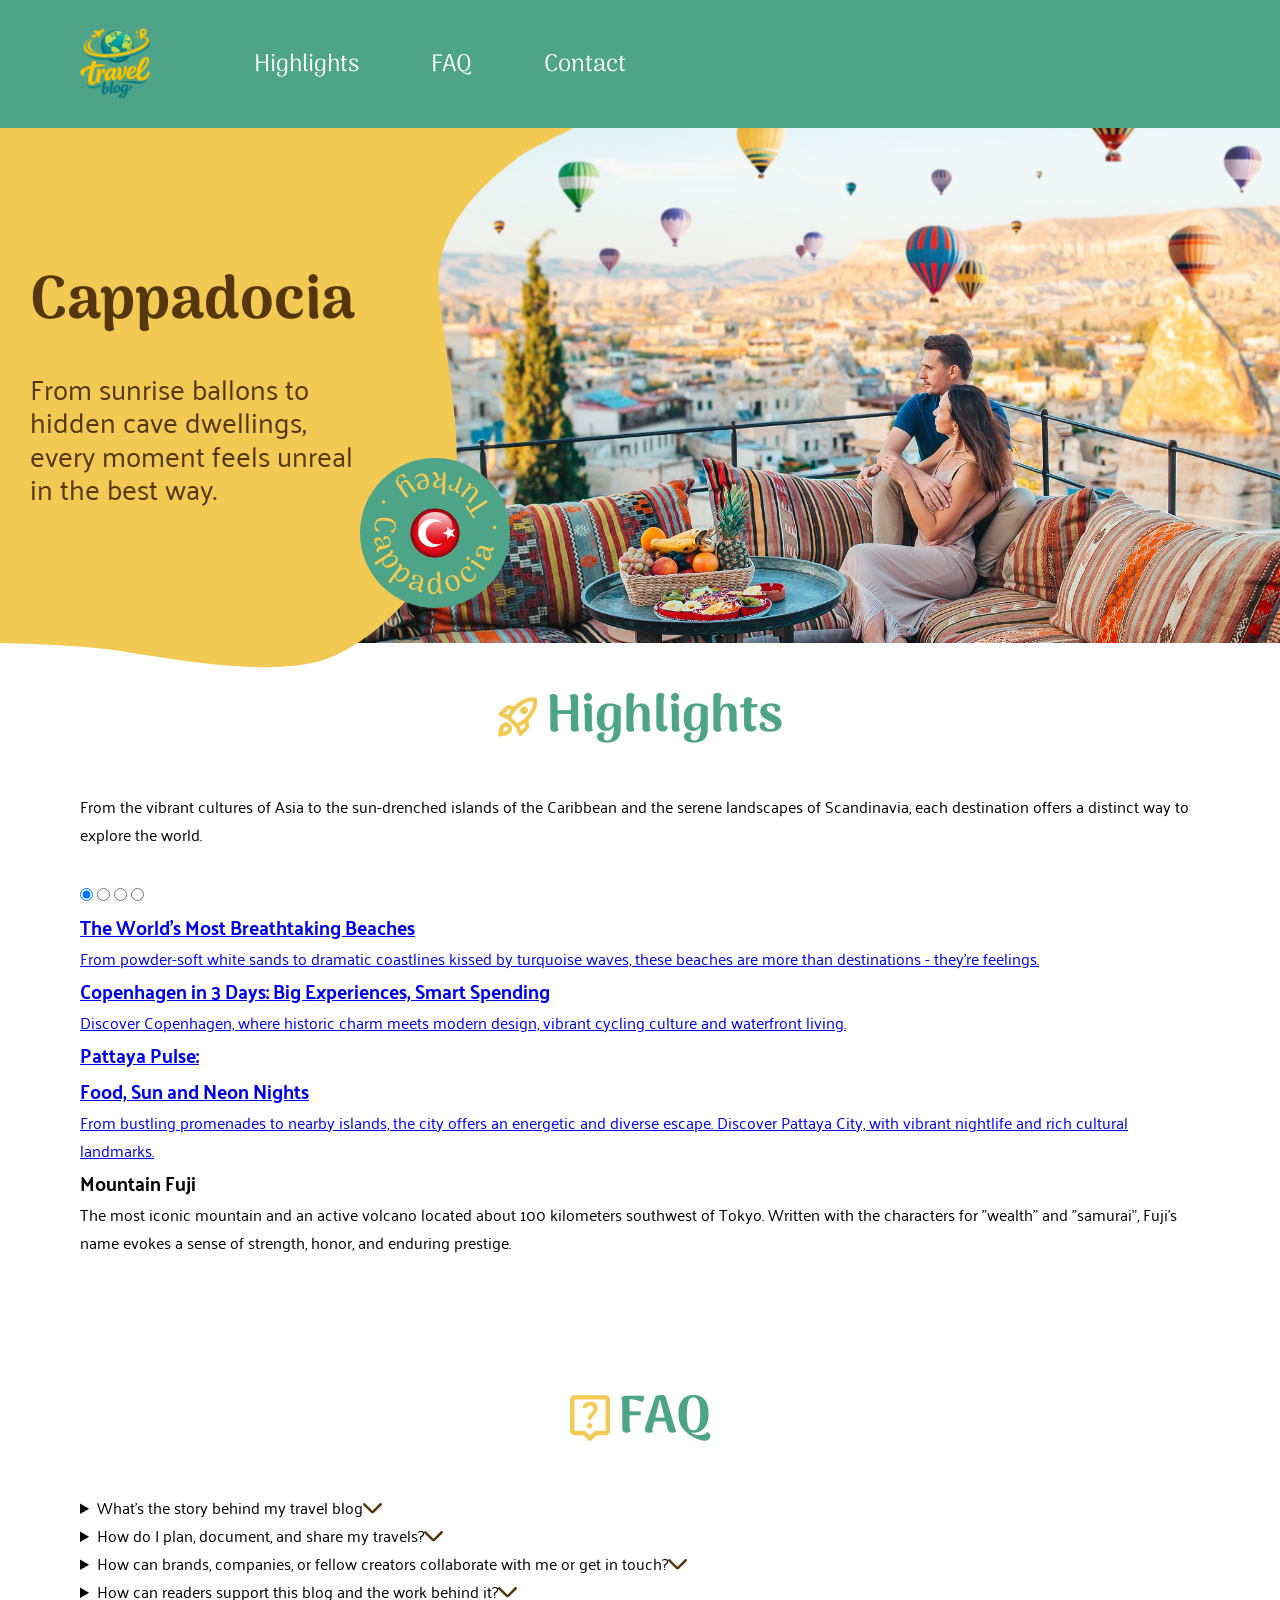
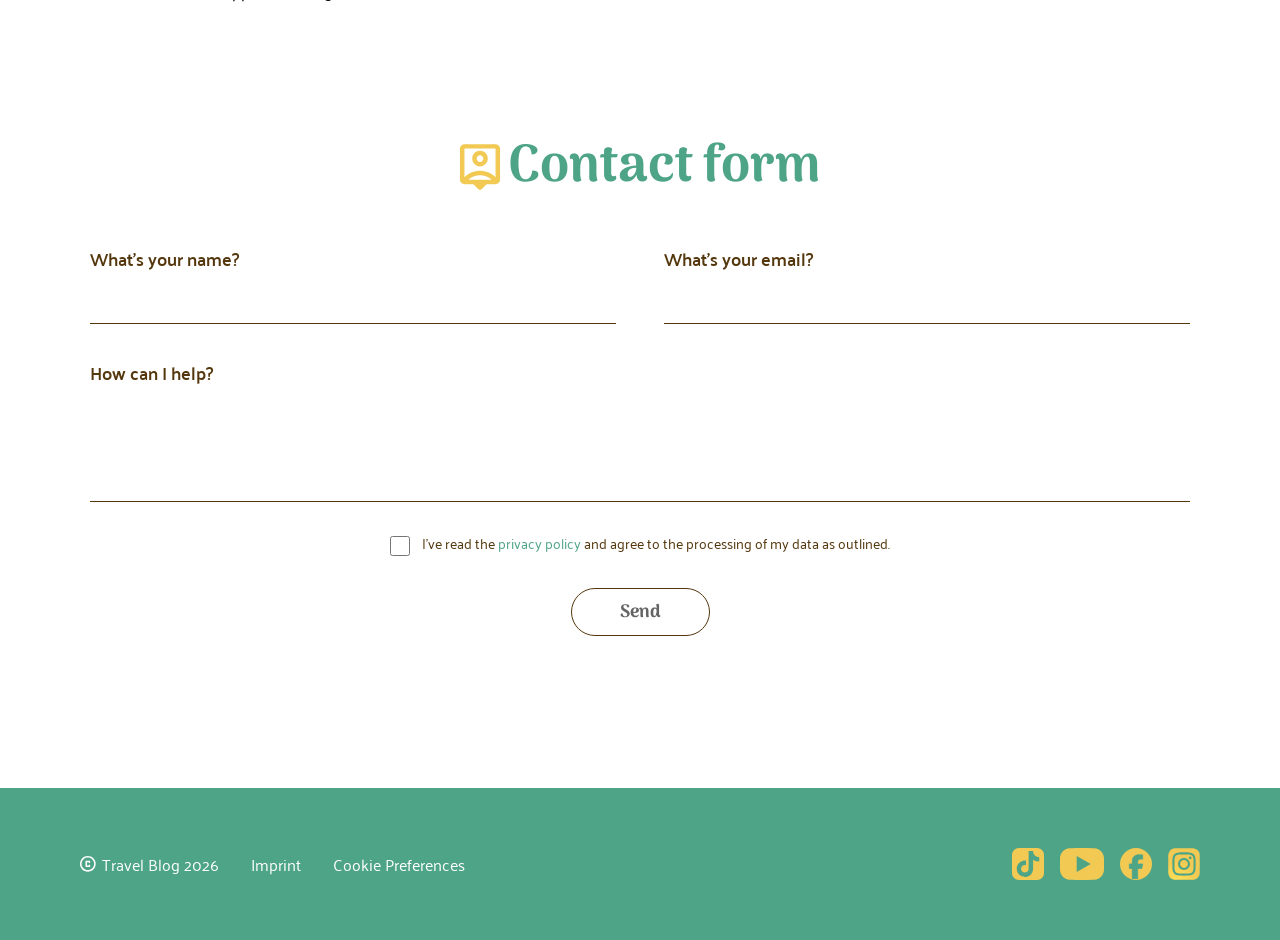
==== commit c922bc25: "Added FAQ-Elements width details/summary." ====
--- a/index.html
+++ b/index.html
@@ -193,7 +193,11 @@
         </header>
         <div class="faq-details">
           <details>
-            <summary>What's the story behind my travel blog</summary>
+            <summary>
+              What's the story behind my travel blog<img
+                src="./assets/icons/arrow_forward.svg"
+              />
+            </summary>
             <p>
               It all started with a simple desire to step outside my comfort
               zone and see the world through a different lens. What began as a
@@ -201,6 +205,51 @@
               quickly turned into a passion for storytelling. This blog is a
               collection of those raw, authentic moments, shared to inspire your
               next great adventure and prove that the world is waiting.
+            </p>
+          </details>
+          <details>
+            <summary>
+              How do I plan, document, and share my travels?<img
+                src="./assets/icons/arrow_forward.svg"
+              />
+            </summary>
+            <p>
+              I manage my journeys seamlessly by following three simple steps.
+              First, I plan my trips by using apps like Google Maps or TripIt to
+              organize all my itineraries, flights, and accommodations in one
+              central place. Next, I document my experiences by keeping a
+              digital journal, taking photos, and logging my route with
+              Polarsteps. Finally, I share my updates on social media or send
+              shared photo albums to my friends.
+            </p>
+          </details>
+          <details>
+            <summary>
+              How can brands, companies, or fellow creators collaborate with me
+              or get in touch?<img src="./assets/icons/arrow_forward.svg" />
+            </summary>
+            <p>
+              I am always open to exciting new collaborations and partnerships
+              that align with my journey. If you represent a brand or company,
+              you can reach out directly via my official email address listed on
+              my contact page for professional inquiries and media kit requests.
+              Fellow creators can simply drop a direct message on my social
+              media channels for casual chats or brainstorming joint projects.
+            </p>
+          </details>
+          <details>
+            <summary>
+              How can readers support this blog and the work behind it?<img
+                src="./assets/icons/arrow_forward.svg"
+              />
+            </summary>
+            <p>
+              There are several ways you can support my work and keep this blog
+              running smoothly. The simplest way is to engage with my content by
+              reading, leaving comments, and sharing your favorite posts with
+              your friends or on social media. Alternatively, you can support me
+              financially at no extra cost to you by purchasing through my
+              affiliate links, or by buying me a coffee via my donation page.
             </p>
           </details>
         </div>
--- a/css/standard.css
+++ b/css/standard.css
@@ -255,6 +255,16 @@
     height: 24px;
     width: auto;
     display: block;
+}
+
+.mobile-navbar {
+    position: fixed;
+    bottom: 0;
+    left: 0;
+    width: 100%;
+    height: 88px;
+    background-color: var(--primary-color-light);
+    z-index: 1000;
 }
 
 .mobile-navbar ul {
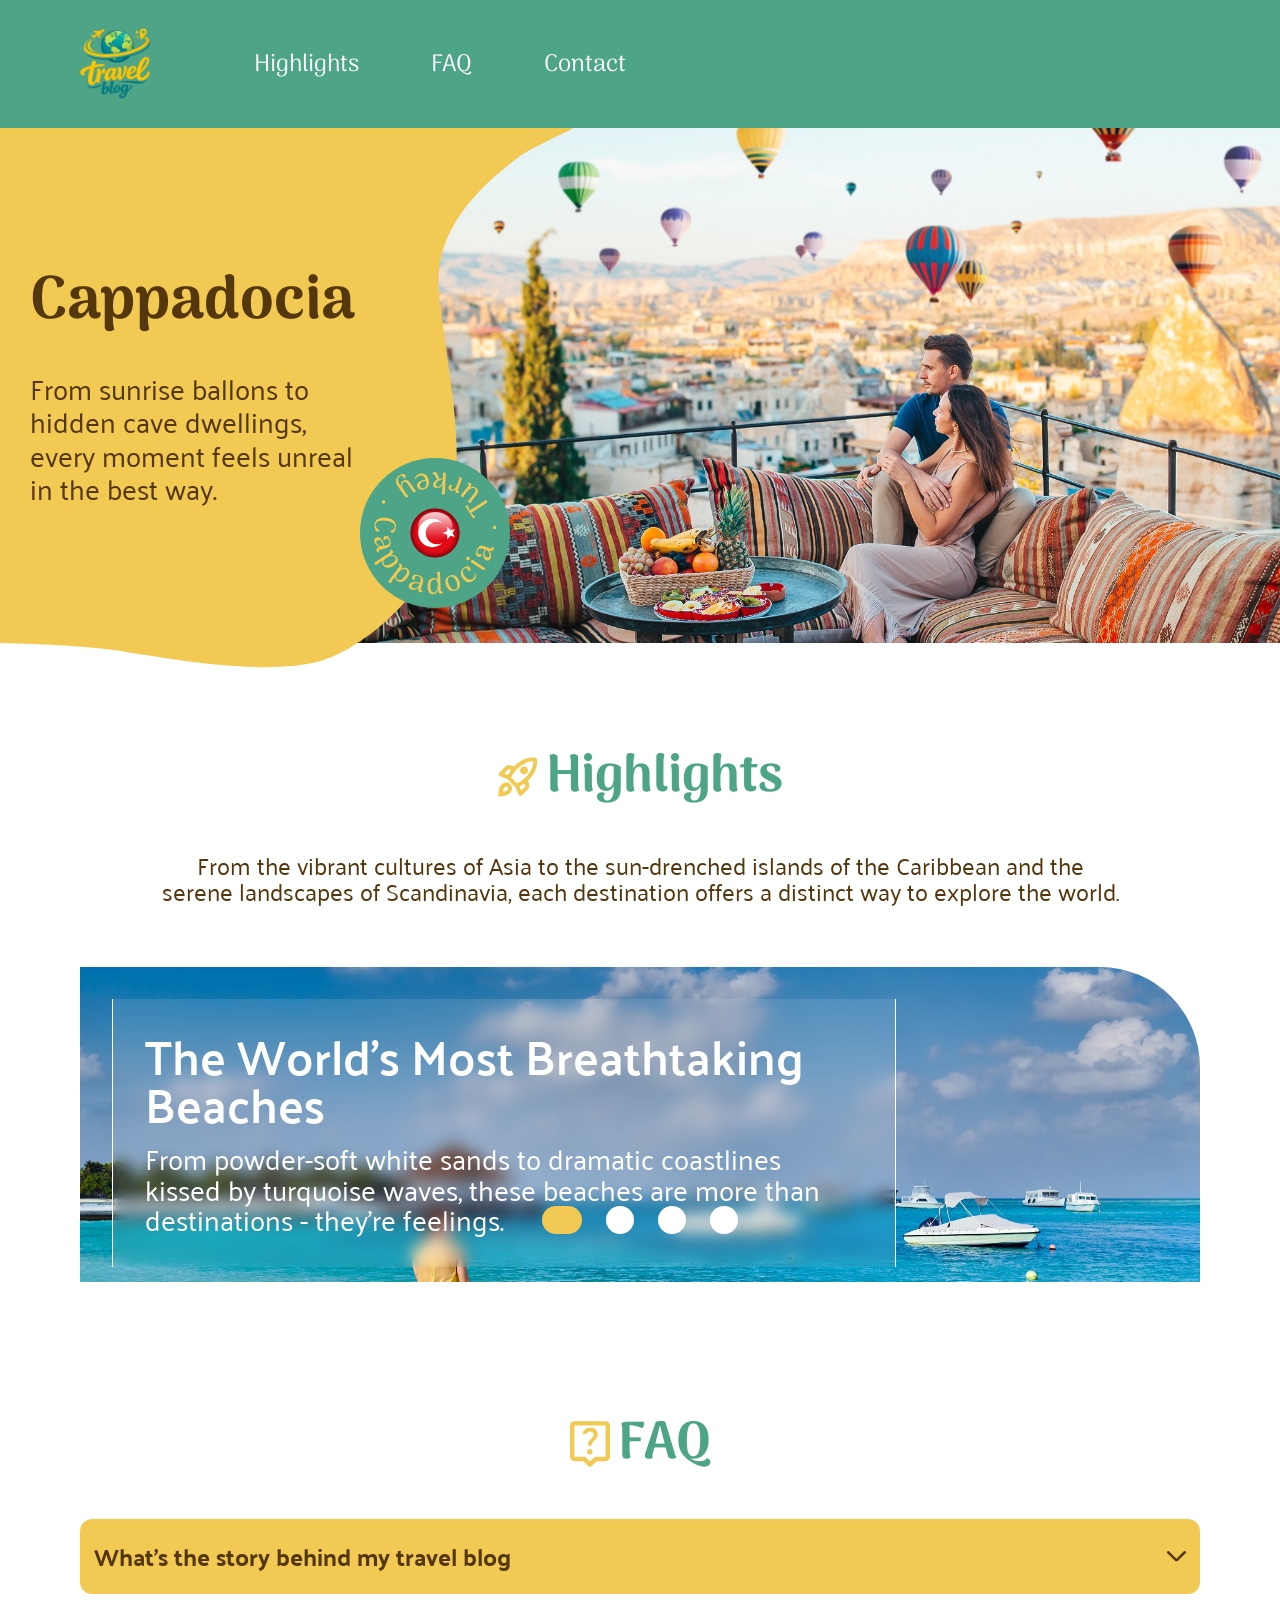
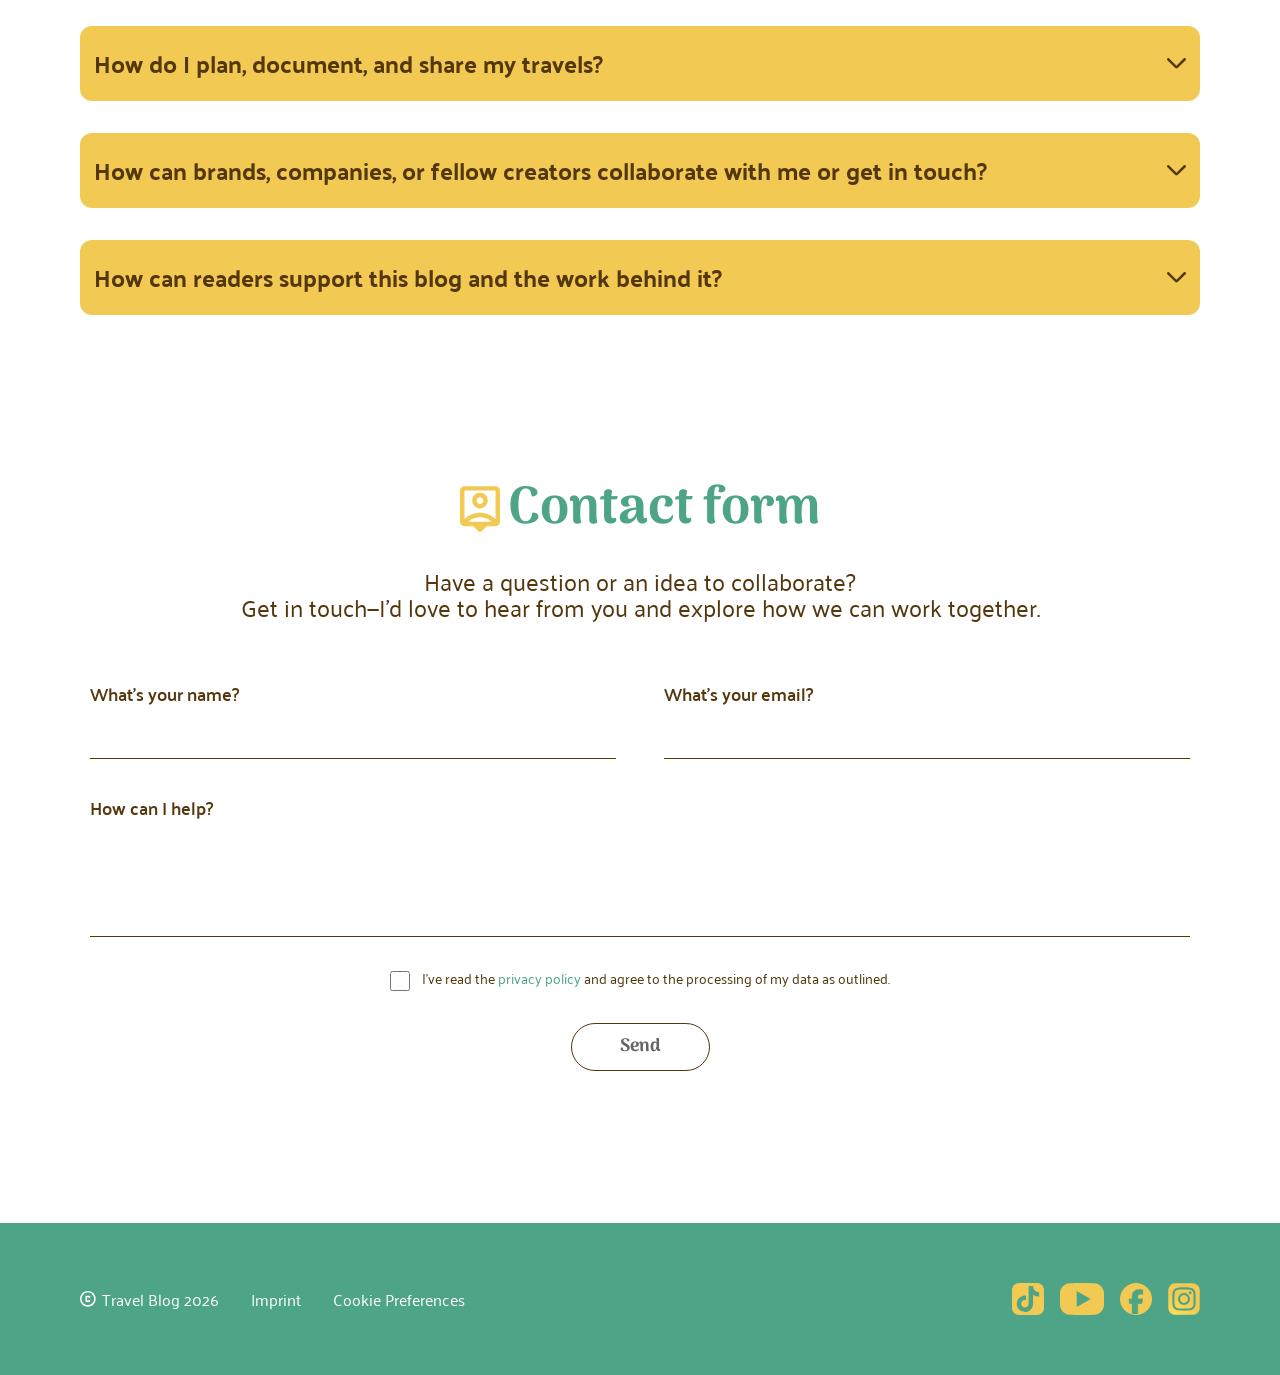
==== commit f44dd482: "Contact Form Text auf Desktop gefixt" ====
--- a/index.html
+++ b/index.html
@@ -259,6 +259,10 @@
           <img src="./assets/icons/person_pin_yellow.svg" alt="Contacticon" />
           <h2>Contact form</h2>
         </header>
+        <p class="contact-subtext">
+           Have a question or an idea to collaborate?<br />
+           Get in touch—I’d love to hear from you and explore how we can work together.
+         </p>
         <form class="contact-form" action="#" method="POST">
           <div class="input-group">
             <label for="name">What's your name?</label>
--- a/css/index.css
+++ b/css/index.css
@@ -139,8 +139,13 @@
 .main-landingpage section {
     display: flex;
     flex-direction: column;
+    align-items: center;
     gap: 32px;
     padding-bottom: 120px;
+}
+
+#highlights {
+    margin-top: 60px;
 }
 
 .landingpage-headline {
@@ -153,6 +158,174 @@
 
 .landingpage-headline img {
     width: 30px;
+}
+
+.headline-subtext {
+    font-size: 1.5rem;
+    font-weight: 500;
+    line-height: 110%;
+    text-align: center;
+    color: var(--font-color-dark);
+    padding: 0 max(80px, calc(50% - 500px));
+}
+
+.highlights-slider {
+    display: flex;
+    justify-content: center;
+    align-items: flex-end;
+    position: relative;
+    width: 100%;
+    height: clamp(25dvh, 35dvh, 650px);
+    border-top-right-radius: 100px;
+    overflow: hidden;
+    margin-top: 30px;
+}
+
+.highlights-slider-input {
+    display: flex;
+    justify-content: center;
+    gap: 1.5rem;
+    z-index: 2;
+    margin-bottom: 3rem;
+}
+
+.highlights-slider-input input {
+    appearance: none;
+    width: 28px;
+    height: 28px;
+    border-radius: 90px;
+    background-color: var(--font-color-header-footer);
+    cursor: pointer;
+    margin: 0;
+}
+
+.highlights-slider-input input:checked {
+    width: 40px;
+    border-radius: 20px;
+    background-color: var(--primary-color-light);
+    animation: slideSwitch 255ms ease-in;
+}
+
+@keyframes slideSwitch {
+    from {
+        width: 28px;
+    }
+    to {
+        width: 40px;
+    }
+}
+
+.highlights-slider-content {
+    width: 400%;
+    height: 100%;
+    position: absolute;
+    top: 0;
+    left: 0;
+    display: flex;
+    transition: transform 1s ease-in-out;
+    transform: translateX(calc(var(--slide, 0) * -25%));
+}
+
+.highlights-slider-content a {
+    text-decoration: none;
+}
+
+.highlights-slider:has([value="two"]:checked) {
+    --slide: 1;
+}
+
+.highlights-slider:has([value="three"]:checked) {
+    --slide: 2;
+}
+
+.highlights-slider:has([value="four"]:checked) {
+    --slide: 3;
+}
+
+.slider-content-element {
+    flex: 0 0 25%;
+    background-size: cover;
+    background-position: center;
+}
+
+.slider-img1 {
+    background-image: url(../assets/img/beach1.jpg);
+}
+
+.slider-img2 {
+    background-image: url(../assets/img/city2.jpg);
+}
+
+.slider-img3 {
+    background-image: url(../assets/img/city1.jpg);
+}
+
+.slider-img4 {
+    background-image: url(../assets/img/city3.jpg);
+}
+
+.highlights-slider-content hgroup {
+    background-color: rgba(255, 255, 255, 0.1);
+    backdrop-filter: blur(8px);
+    color: var(--font-color-header-footer);
+    width: 70%;
+    padding: 2rem;
+    margin: 2rem;
+    border-left: 1px solid var(--font-color-header-footer);
+    border-right: 1px solid var(--font-color-header-footer);
+
+}
+
+hgroup h3 {
+    font-size: 3rem;
+    font-weight: 600;
+    line-height: 100%;
+}
+
+hgroup p {
+    font-size: 1.75rem;
+    line-height: 110%;
+    margin-top: 1rem;
+}
+
+.faq-details {
+    width: 100%;
+}
+
+.faq-details details {
+    background-color: var(--primary-color-light);
+    border-radius: 12px;
+    padding: 1rem 0.875rem;
+    margin-bottom: 2rem;
+
+}
+
+.faq-details summary {
+    display: flex;
+    justify-content: space-between;
+    align-items: center;
+    list-style-type: none;
+    font-weight: bold;
+    font-size: 1.5rem;
+    color: var(--font-color-dark);
+}
+
+details p {
+    font-weight: 500;
+    line-height: 120%;
+    color: var(--font-color-dark);
+    background-color: var(--font-color-header-footer);
+    border-radius: 5px;
+    padding: 0.25rem 0.625rem;
+    margin-top: 0.75rem;
+}
+
+details img {
+    transition: transform 255ms ease-in-out;
+}
+
+details[open] img {
+    transform: rotate(180deg);
 }
 
 .contact-form {
@@ -163,6 +336,8 @@
     max-width: 343px;
     margin: 0 auto;
 }
+
+
 
 .input-group {
     display: flex;
@@ -326,6 +501,39 @@
     }
 }
 
+@media screen and (min-width: 300px) and (max-width: 767px) {
+
+    #highlights {
+        margin-top: 1rem;
+    }
+
+    .headline-subtext {
+        display: none;
+    }
+
+    hgroup p {
+        display: -webkit-box;
+        -webkit-box-orient: vertical;
+        -webkit-line-clamp: 3;
+        line-clamp: 3;
+        overflow: hidden;
+        font-size: 1.25rem;
+    }
+
+    hgroup h3 {
+        font-size: 1.75rem;
+    }
+
+    .faq-details summary {
+        font-size: 1rem;
+        line-height: 120%;
+    }
+
+}
+.contact-subtext {
+    display: none;
+  }
+  
 @media screen and (min-width: 768px) {
 
     .landingpage-headline img {
@@ -392,6 +600,17 @@
         animation: text-rotation 10s linear 4.5s infinite forwards;
     }
 
+    .contact-subtext {
+    font-family: 'Palanquin', sans-serif;
+    display: block; 
+    text-align: center;
+    font-size: 24px;
+    font-weight: 500;
+    color: var(--font-color-dark);
+    margin-top: -16px;
+    margin-bottom: 24px;
+    line-height: 110%;
+}
     .contact-form {
         max-width: 1100px;
         display: grid;
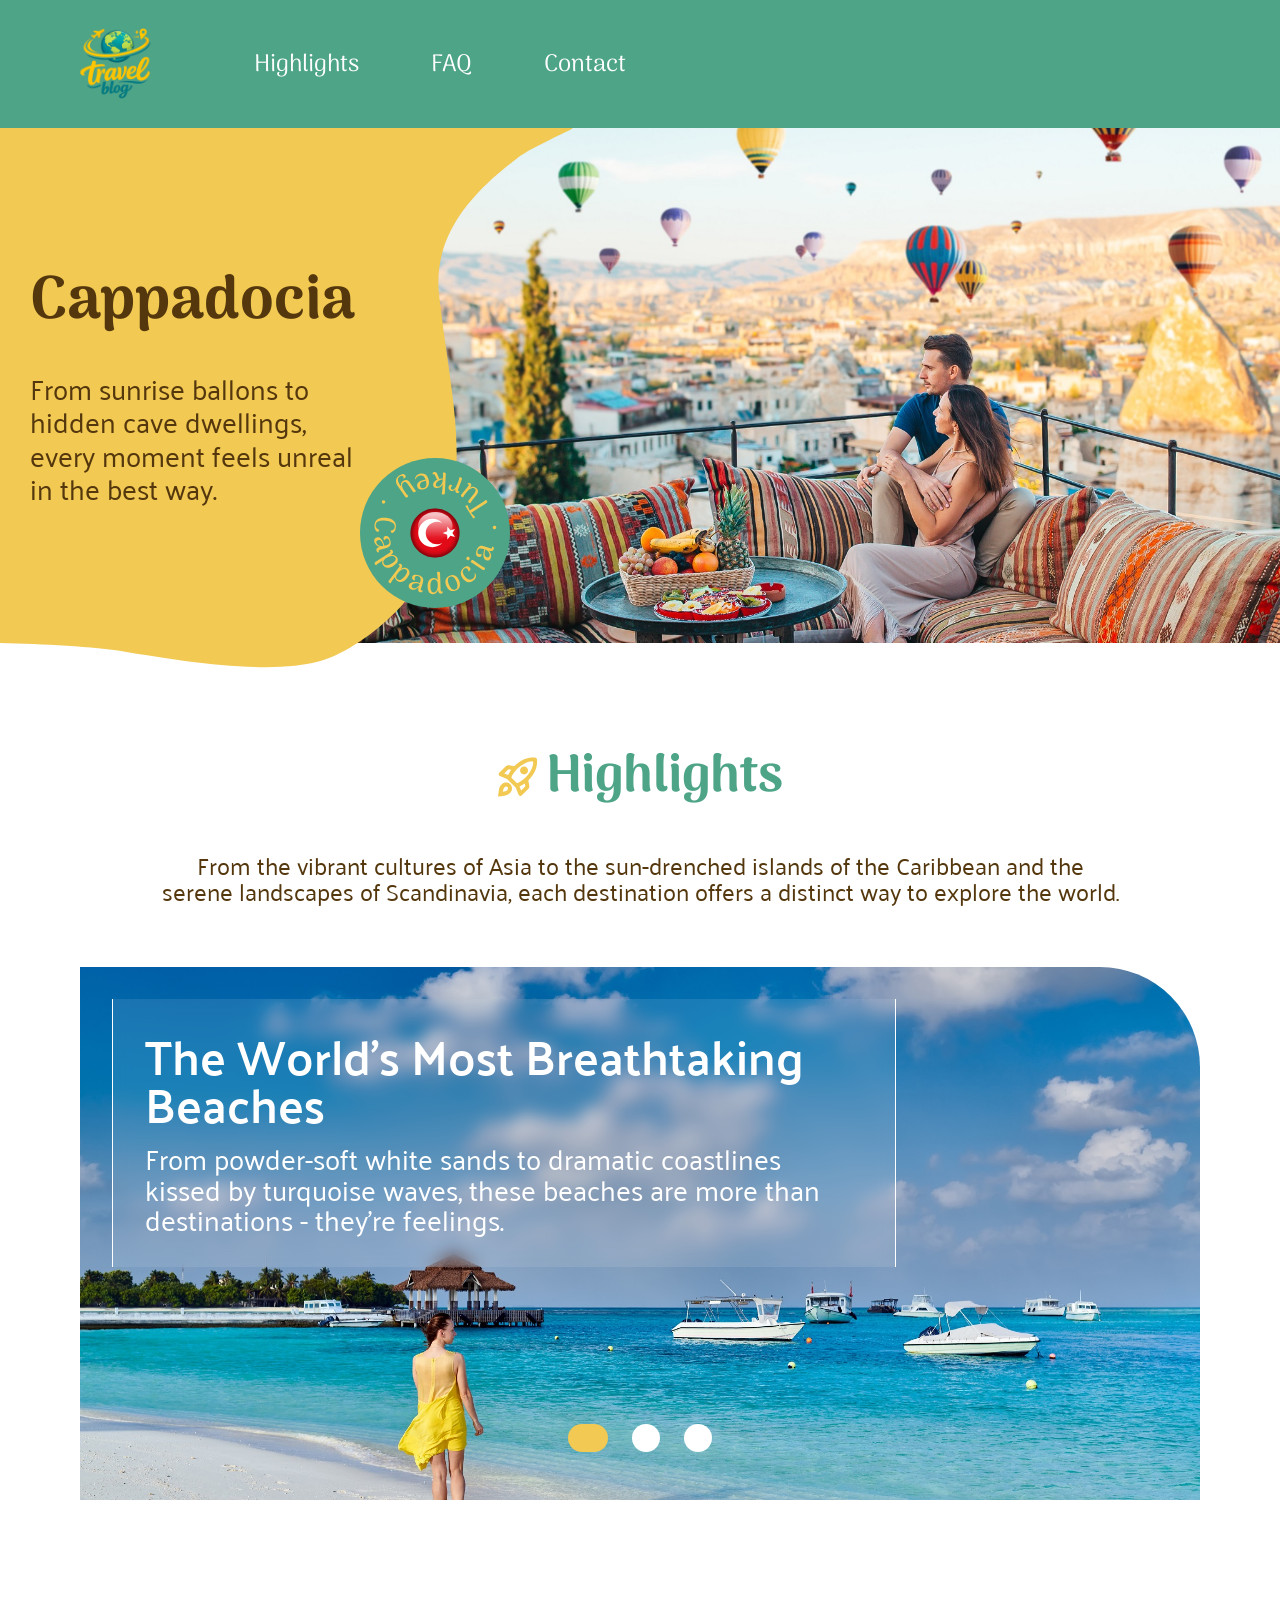
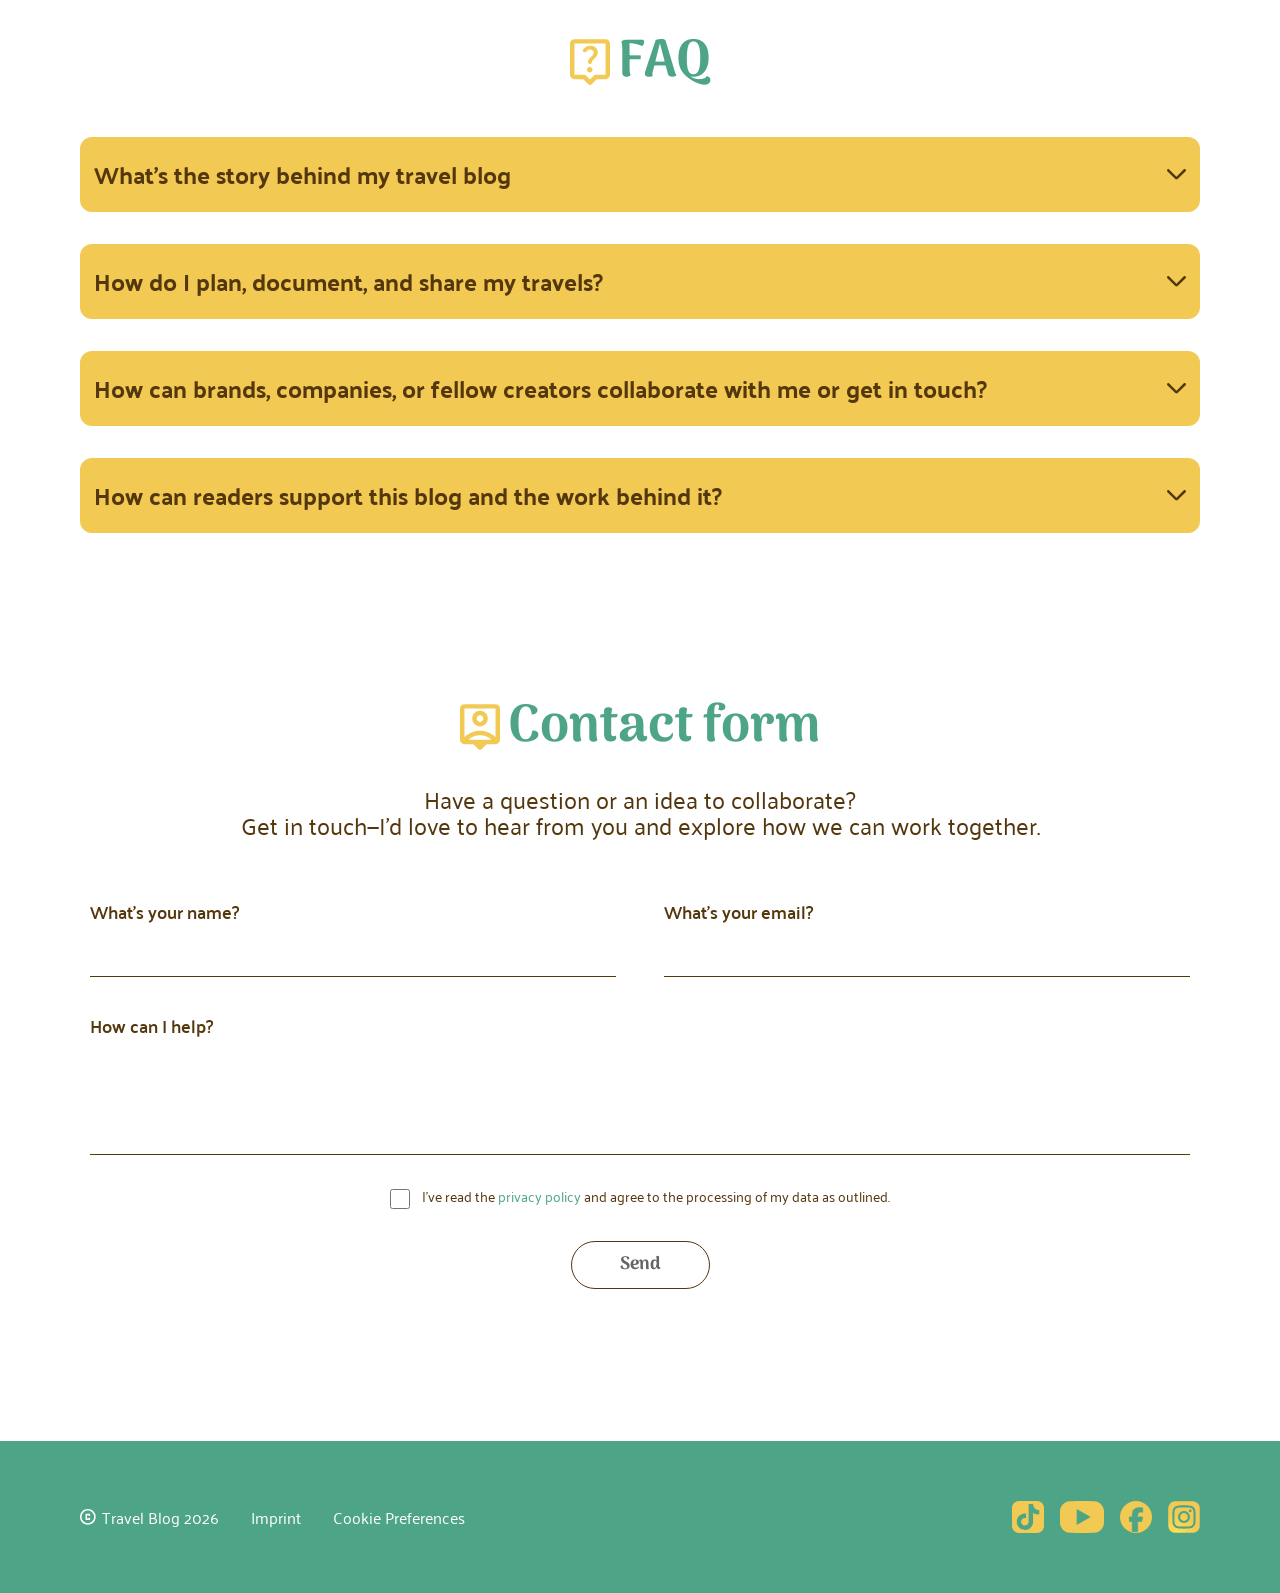
==== commit f9908585: "Changed height and content of slider in index.html and index.css" ====
--- a/index.html
+++ b/index.html
@@ -125,12 +125,6 @@
               name="slider"
               value="three"
               aria-label="Slide 3"
-            />
-            <input
-              type="radio"
-              name="slider"
-              value="four"
-              aria-label="Slide 4"
             />
           </div>
           <div class="highlights-slider-content">
@@ -172,17 +166,6 @@
                 </p>
               </hgroup>
             </a>
-            <div class="slider-content-element slider-img4">
-              <hgroup>
-                <h3>Mountain Fuji</h3>
-                <p>
-                  The most iconic mountain and an active volcano located about
-                  100 kilometers southwest of Tokyo. Written with the characters
-                  for "wealth" and "samurai", Fuji's name evokes a sense of
-                  strength, honor, and enduring prestige.
-                </p>
-              </hgroup>
-            </div>
           </div>
         </div>
       </section>
--- a/css/index.css
+++ b/css/index.css
@@ -175,7 +175,7 @@
     align-items: flex-end;
     position: relative;
     width: 100%;
-    height: clamp(25dvh, 35dvh, 650px);
+    height: 533px;
     border-top-right-radius: 100px;
     overflow: hidden;
     margin-top: 30px;
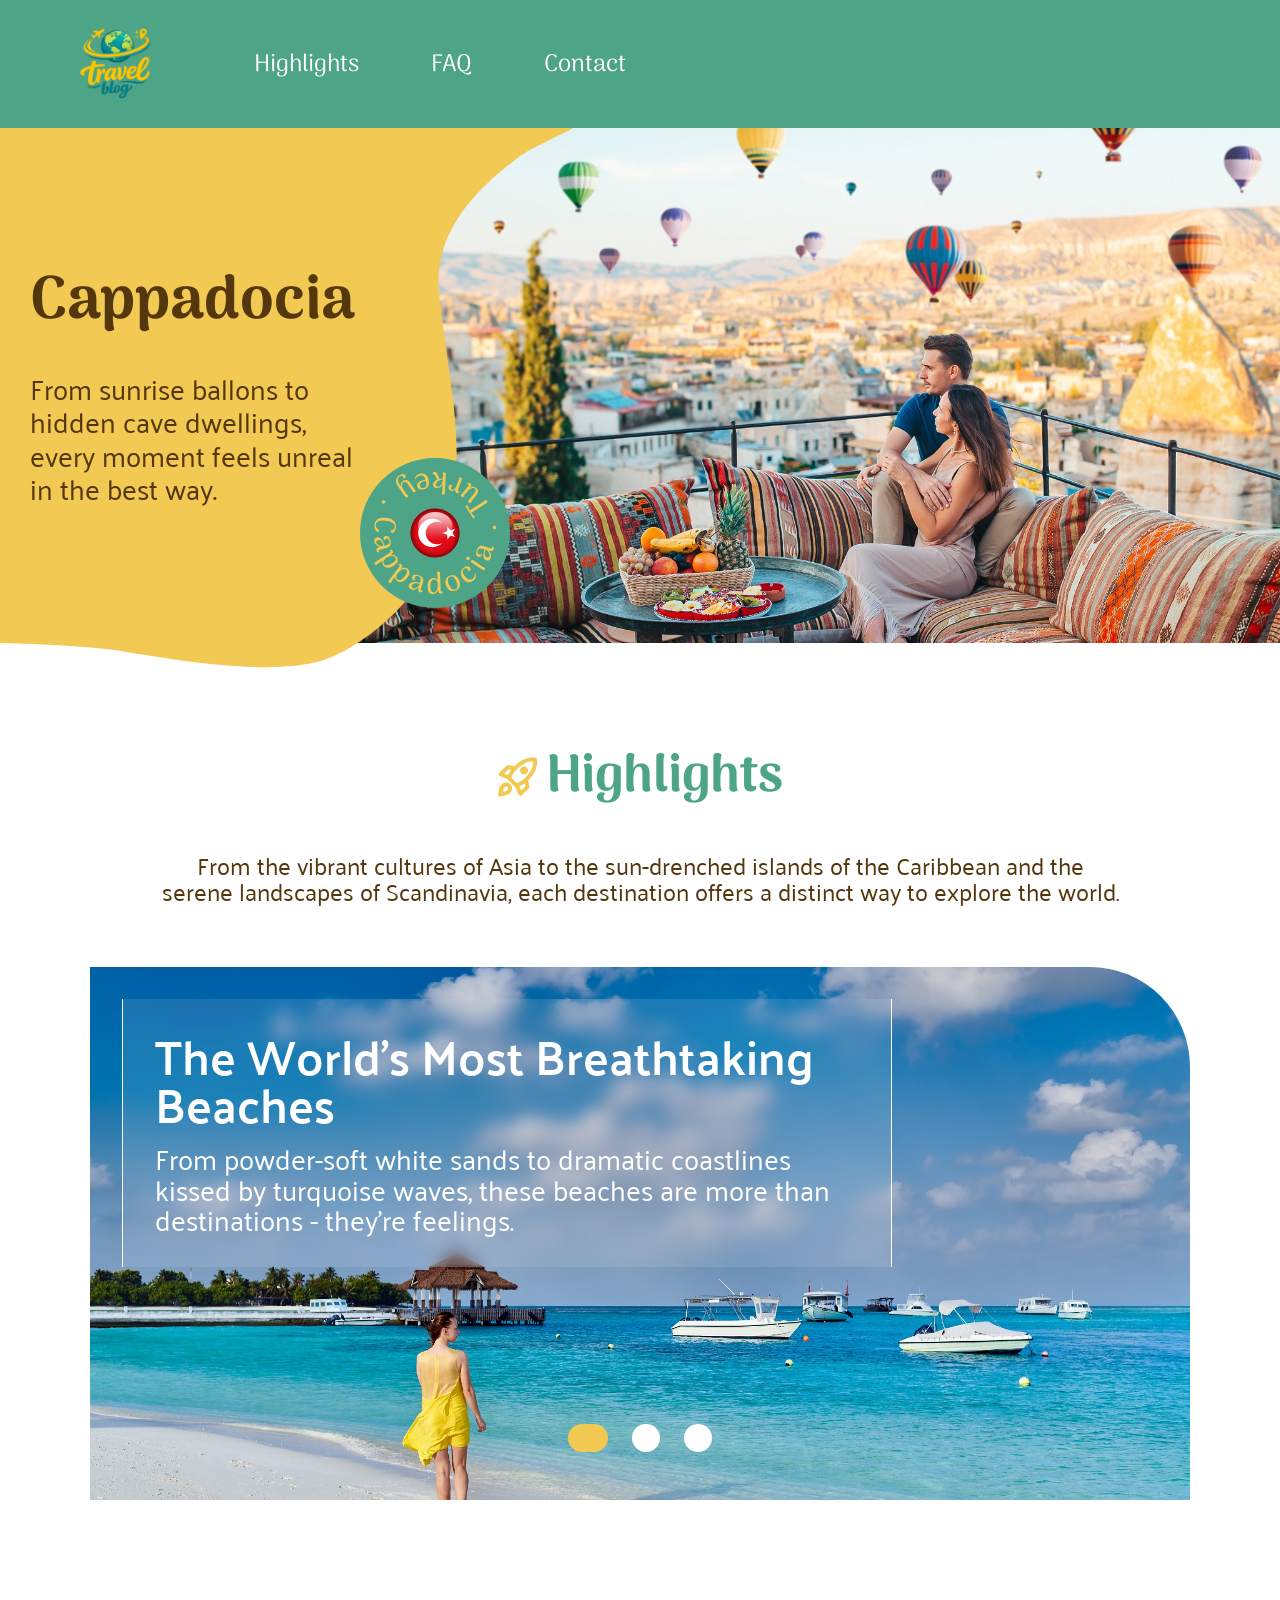
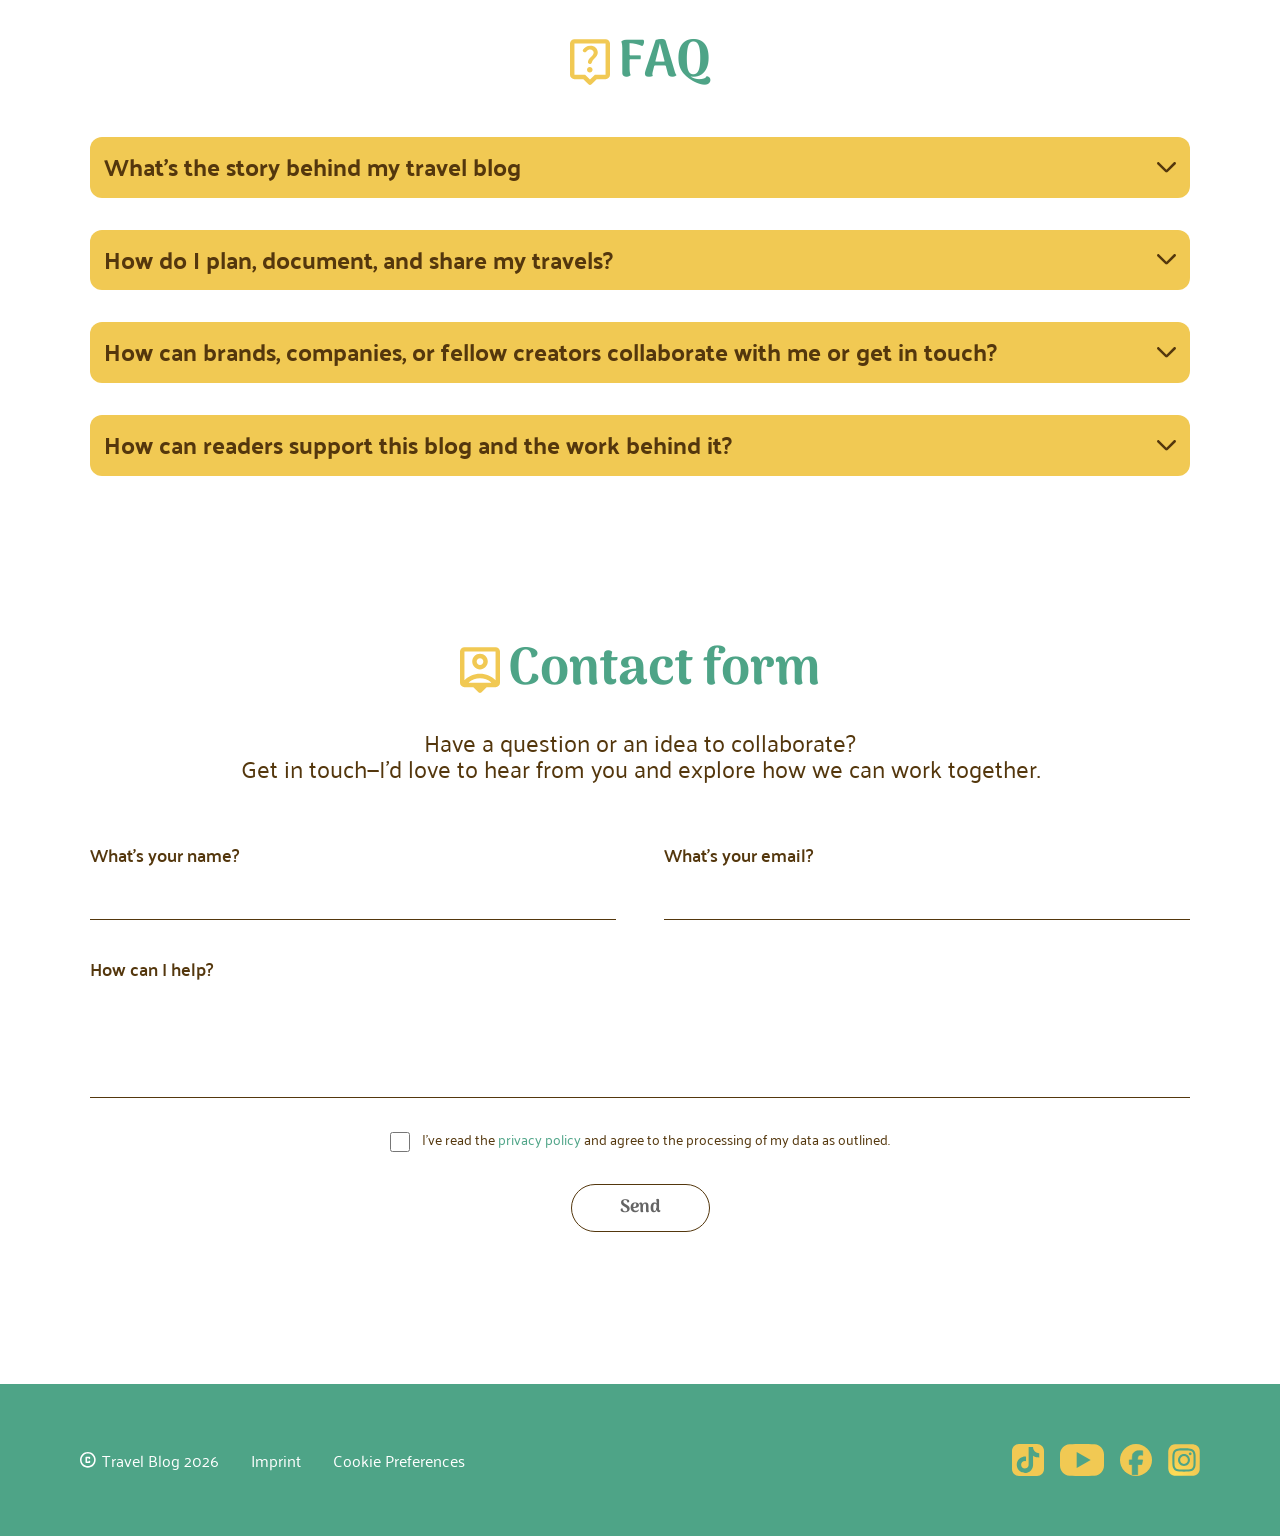
==== commit 027e68fc: "Changed HTML-Lang-Tag to English." ====
--- a/index.html
+++ b/index.html
@@ -1,5 +1,5 @@
 <!doctype html>
-<html lang="de">
+<html lang="en">
   <head>
     <meta charset="UTF-8" />
     <meta name="viewport" content="width=device-width, initial-scale=1.0" />
--- a/css/index.css
+++ b/css/index.css
@@ -243,6 +243,7 @@
 }
 
 .slider-content-element {
+    min-width: 0;
     flex: 0 0 25%;
     background-size: cover;
     background-position: center;
@@ -600,6 +601,21 @@
         animation: text-rotation 10s linear 4.5s infinite forwards;
     }
 
+    .highlights-slider {
+        max-width: 1100px;
+    }
+
+    .faq-details {
+        display: flex;
+        flex-direction: column;
+        justify-content: center;
+        max-width: 1100px;
+    }
+
+    .faq-details summary {
+        line-height: 120%;
+    }
+
     .contact-subtext {
     font-family: 'Palanquin', sans-serif;
     display: block; 
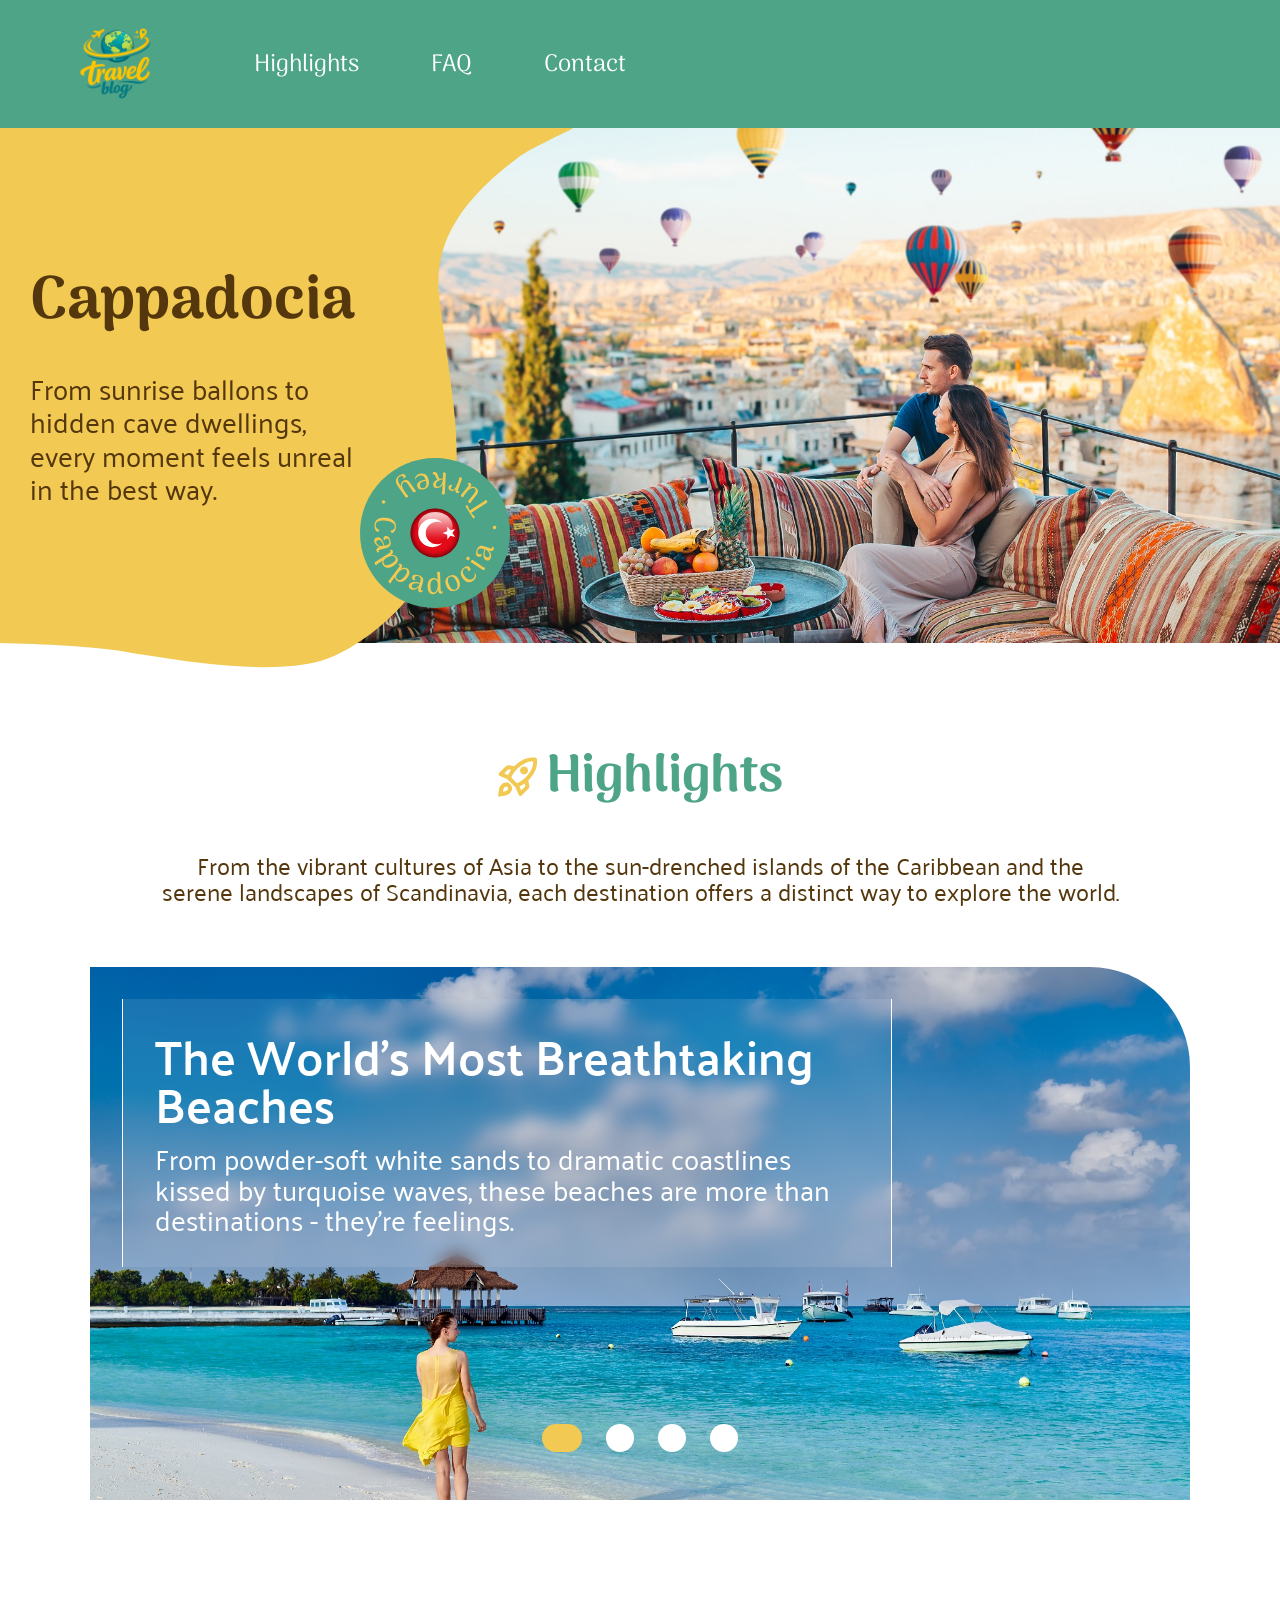
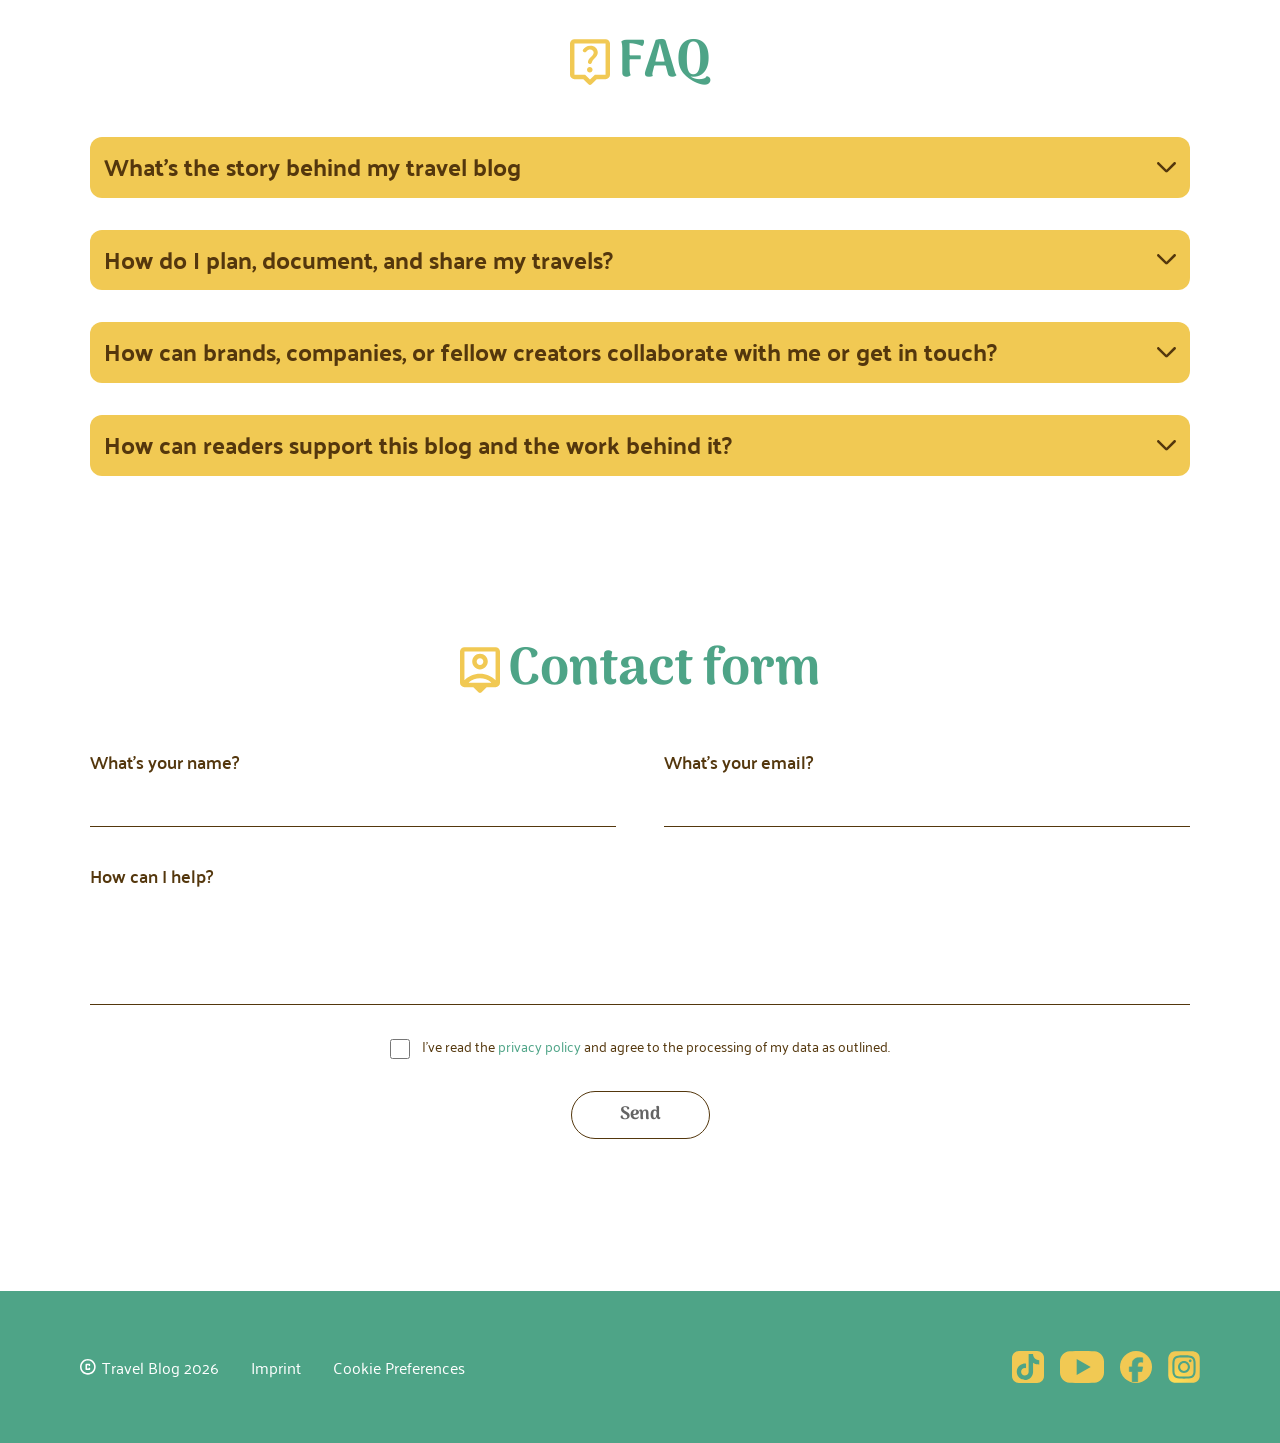
==== commit 229b6245: "Artikelnamen angepasst" ====
--- a/index.html
+++ b/index.html
@@ -1,338 +1,278 @@
 <!doctype html>
-<html lang="en">
-  <head>
+<html lang="de">
+
+<head>
     <meta charset="UTF-8" />
     <meta name="viewport" content="width=device-width, initial-scale=1.0" />
 
     <title>Travel Blog</title>
-    <link
-      rel="shortcut icon"
-      href="./assets/icons/logo.svg"
-      type="image/x-icon"
-    />
+    <link rel="shortcut icon" href="./assets/icons/logo.svg" type="image/x-icon" />
 
     <link rel="stylesheet" href="./css/variables.css" />
     <link rel="stylesheet" href="./css/standard.css" />
     <link rel="stylesheet" href="./css/fonts.css" />
     <link rel="stylesheet" href="./css/index.css" />
-  </head>
-
-  <body>
+</head>
+
+<body>
     <header class="site-header">
-      <a class="company-logo" href="index.html"
-        ><img src="./assets/icons/logo.svg" alt="Firmenlogo Travelblog"
-      /></a>
-      <nav>
-        <ul>
-          <li>
-            <a href="#highlights">Highlights</a>
-            <div class="hover hover-highlights"></div>
-          </li>
-          <li>
-            <a href="#faq">FAQ</a>
-            <div class="hover hover-faq"></div>
-          </li>
-          <li>
-            <a href="#contact">Contact</a>
-            <div class="hover hover-contact"></div>
-          </li>
-        </ul>
-      </nav>
+        <a class="company-logo" href="index.html"><img src="./assets/icons/logo.svg" alt="Firmenlogo Travelblog" /></a>
+        <nav>
+            <ul>
+                <li>
+                    <a href="#highlights">Highlights</a>
+                    <div class="hover hover-highlights"></div>
+                </li>
+                <li>
+                    <a href="#faq">FAQ</a>
+                    <div class="hover hover-faq"></div>
+                </li>
+                <li>
+                    <a href="#contact">Contact</a>
+                    <div class="hover hover-contact"></div>
+                </li>
+            </ul>
+        </nav>
     </header>
     <section class="hero-section">
-      <img
-        class="hero-mobile-start-yellow"
-        src="./assets/img/hero_mobile_start.png"
-        alt="gelber Hintergrund"
-      />
-      <img
-        class="hero-mobile-end-yellow"
-        src="./assets/img/hero_mobile_end.png"
-        alt="gelber Hintergrund"
-      />
-      <div class="hero-middle-yellow-wrapper">
-        <img
-          class="hero-desktop-yellow-start"
-          src="./assets/img/hero_background_middle.png"
-          alt="gelber Hintergrund"
-        />
-      </div>
-      <div class="hero-middle-yellow-wrapper-end">
-        <img
-          class="hero-desktop-yellow-end"
-          src="./assets/img/hero_background_end.svg"
-          alt="gelber Hintergrund"
-        />
-      </div>
-      <div class="hero-img-wrapper">
-        <img
-          class="hero-img"
-          src="./assets/img/hero.jpg"
-          alt="Zwei Personen sitzen auf einer Terasse im Urlaub"
-        />
-      </div>
-      <div class="hero-section-circle">
-        <img
-          class="hero-section-circle-text"
-          src="./assets/img/Cappadocia . Turkey ..svg"
-          alt="Schriftzug"
-        />
-        <img
-          class="hero-section-circle-flag"
-          src="./assets/img/Flag_orb_Turkey 1.svg"
-          alt="Türkeiflagge"
-        />
-      </div>
-      <div class="hero-section-text">
-        <h1>Cappadocia</h1>
-        <p>
-          From sunrise ballons to hidden cave dwellings, every moment feels
-          unreal in the best way.
-        </p>
-      </div>
+        <img class="hero-mobile-start-yellow" src="./assets/img/hero_mobile_start.png" alt="gelber Hintergrund" />
+        <img class="hero-mobile-end-yellow" src="./assets/img/hero_mobile_end.png" alt="gelber Hintergrund" />
+        <div class="hero-middle-yellow-wrapper">
+            <img class="hero-desktop-yellow-start" src="./assets/img/hero_background_middle.png"
+                alt="gelber Hintergrund" />
+        </div>
+        <div class="hero-middle-yellow-wrapper-end">
+            <img class="hero-desktop-yellow-end" src="./assets/img/hero_background_end.svg" alt="gelber Hintergrund" />
+        </div>
+        <div class="hero-img-wrapper">
+            <img class="hero-img" src="./assets/img/hero.jpg" alt="Zwei Personen sitzen auf einer Terasse im Urlaub" />
+        </div>
+        <div class="hero-section-circle">
+            <img class="hero-section-circle-text" src="./assets/img/Cappadocia . Turkey ..svg" alt="Schriftzug" />
+            <img class="hero-section-circle-flag" src="./assets/img/Flag_orb_Turkey 1.svg" alt="Türkeiflagge" />
+        </div>
+        <div class="hero-section-text">
+            <h1>Cappadocia</h1>
+            <p>
+                From sunrise ballons to hidden cave dwellings, every moment feels
+                unreal in the best way.
+            </p>
+        </div>
     </section>
     <main class="main-landingpage">
-      <section id="highlights">
-        <header class="landingpage-headline">
-          <img
-            src="./assets/icons/rocket_launch_yellow.svg"
-            alt="Raketenicon"
-          />
-          <h2>Highlights</h2>
-        </header>
-        <p class="headline-subtext">
-          From the vibrant cultures of Asia to the sun-drenched islands of the
-          Caribbean and the serene landscapes of Scandinavia, each destination
-          offers a distinct way to explore the world.
-        </p>
-        <div class="highlights-slider">
-          <div class="highlights-slider-input">
-            <input
-              type="radio"
-              name="slider"
-              value="one"
-              aria-label="Slide 1"
-              checked
-            />
-            <input
-              type="radio"
-              name="slider"
-              value="two"
-              aria-label="Slide 2"
-            />
-            <input
-              type="radio"
-              name="slider"
-              value="three"
-              aria-label="Slide 3"
-            />
-          </div>
-          <div class="highlights-slider-content">
-            <a
-              class="slider-content-element slider-img1"
-              href="./article1.html"
-            >
-              <hgroup>
-                <h3>The World's Most Breathtaking Beaches</h3>
-                <p>
-                  From powder-soft white sands to dramatic coastlines kissed by
-                  turquoise waves, these beaches are more than destinations -
-                  they're feelings.
-                </p>
-              </hgroup>
-            </a>
-            <a
-              class="slider-content-element slider-img2"
-              href="./article2.html"
-            >
-              <hgroup>
-                <h3>Copenhagen in 3 Days: Big Experiences, Smart Spending</h3>
-                <p>
-                  Discover Copenhagen, where historic charm meets modern design,
-                  vibrant cycling culture and waterfront living.
-                </p>
-              </hgroup>
-            </a>
-            <a
-              class="slider-content-element slider-img3"
-              href="./article3.html"
-            >
-              <hgroup>
-                <h3>Pattaya Pulse:<br />Food, Sun and Neon Nights</h3>
-                <p>
-                  From bustling promenades to nearby islands, the city offers an
-                  energetic and diverse escape. Discover Pattaya City, with
-                  vibrant nightlife and rich cultural landmarks.
-                </p>
-              </hgroup>
-            </a>
-          </div>
-        </div>
-      </section>
-      <section id="faq">
-        <header class="landingpage-headline">
-          <img src="./assets/icons/live_help_yellow.svg" alt="Fragenicon" />
-          <h2>FAQ</h2>
-        </header>
-        <div class="faq-details">
-          <details>
-            <summary>
-              What's the story behind my travel blog<img
-                src="./assets/icons/arrow_forward.svg"
-              />
-            </summary>
-            <p>
-              It all started with a simple desire to step outside my comfort
-              zone and see the world through a different lens. What began as a
-              personal journal to document hidden gems and local cultures
-              quickly turned into a passion for storytelling. This blog is a
-              collection of those raw, authentic moments, shared to inspire your
-              next great adventure and prove that the world is waiting.
+        <section id="highlights">
+            <header class="landingpage-headline">
+                <img src="./assets/icons/rocket_launch_yellow.svg" alt="Raketenicon" />
+                <h2>Highlights</h2>
+            </header>
+            <p class="headline-subtext">
+                From the vibrant cultures of Asia to the sun-drenched islands of the
+                Caribbean and the serene landscapes of Scandinavia, each destination
+                offers a distinct way to explore the world.
             </p>
-          </details>
-          <details>
-            <summary>
-              How do I plan, document, and share my travels?<img
-                src="./assets/icons/arrow_forward.svg"
-              />
-            </summary>
-            <p>
-              I manage my journeys seamlessly by following three simple steps.
-              First, I plan my trips by using apps like Google Maps or TripIt to
-              organize all my itineraries, flights, and accommodations in one
-              central place. Next, I document my experiences by keeping a
-              digital journal, taking photos, and logging my route with
-              Polarsteps. Finally, I share my updates on social media or send
-              shared photo albums to my friends.
-            </p>
-          </details>
-          <details>
-            <summary>
-              How can brands, companies, or fellow creators collaborate with me
-              or get in touch?<img src="./assets/icons/arrow_forward.svg" />
-            </summary>
-            <p>
-              I am always open to exciting new collaborations and partnerships
-              that align with my journey. If you represent a brand or company,
-              you can reach out directly via my official email address listed on
-              my contact page for professional inquiries and media kit requests.
-              Fellow creators can simply drop a direct message on my social
-              media channels for casual chats or brainstorming joint projects.
-            </p>
-          </details>
-          <details>
-            <summary>
-              How can readers support this blog and the work behind it?<img
-                src="./assets/icons/arrow_forward.svg"
-              />
-            </summary>
-            <p>
-              There are several ways you can support my work and keep this blog
-              running smoothly. The simplest way is to engage with my content by
-              reading, leaving comments, and sharing your favorite posts with
-              your friends or on social media. Alternatively, you can support me
-              financially at no extra cost to you by purchasing through my
-              affiliate links, or by buying me a coffee via my donation page.
-            </p>
-          </details>
-        </div>
-      </section>
-      <section id="contact">
-        <header class="landingpage-headline">
-          <img src="./assets/icons/person_pin_yellow.svg" alt="Contacticon" />
-          <h2>Contact form</h2>
-        </header>
-        <p class="contact-subtext">
-           Have a question or an idea to collaborate?<br />
-           Get in touch—I’d love to hear from you and explore how we can work together.
-         </p>
-        <form class="contact-form" action="#" method="POST">
-          <div class="input-group">
-            <label for="name">What's your name?</label>
-            <input type="text" id="name" name="name" required />
-          </div>
-
-          <div class="input-group">
-            <label for="email">What's your email?</label>
-            <input type="email" id="email" name="email" required />
-          </div>
-
-          <div class="input-group">
-            <label for="message">How can I help?</label>
-            <textarea id="message" name="message" rows="3" required></textarea>
-          </div>
-
-          <div class="privacy-group">
-            <input type="checkbox" id="privacy" name="privacy" required />
-            <label for="privacy">
-              I've read the <a href="#">privacy policy</a> and agree to the
-              processing of my data as outlined.
-            </label>
-          </div>
-
-          <button type="submit" class="submit-btn">Send</button>
-        </form>
-      </section>
+            <div class="highlights-slider">
+                <div class="highlights-slider-input">
+                    <input type="radio" name="slider" value="one" aria-label="Slide 1" checked />
+                    <input type="radio" name="slider" value="two" aria-label="Slide 2" />
+                    <input type="radio" name="slider" value="three" aria-label="Slide 3" />
+                    <input type="radio" name="slider" value="four" aria-label="Slide 4" />
+                </div>
+                <div class="highlights-slider-content">
+                    <a class="slider-content-element slider-img1" href="./article1.html">
+                        <hgroup>
+                            <h3>The World's Most Breathtaking Beaches</h3>
+                            <p>
+                                From powder-soft white sands to dramatic coastlines kissed by
+                                turquoise waves, these beaches are more than destinations -
+                                they're feelings.
+                            </p>
+                        </hgroup>
+                    </a>
+                    <a class="slider-content-element slider-img2" href="./article2.html">
+                        <hgroup>
+                            <h3>Copenhagen in 3 Days: Big Experiences, Smart Spending</h3>
+                            <p>
+                                Discover Copenhagen, where historic charm meets modern design,
+                                vibrant cycling culture and waterfront living.
+                            </p>
+                        </hgroup>
+                    </a>
+                    <a class="slider-content-element slider-img3" href="./article3.html">
+                        <hgroup>
+                            <h3>Pattaya Pulse:<br />Food, Sun and Neon Nights</h3>
+                            <p>
+                                From bustling promenades to nearby islands, the city offers an
+                                energetic and diverse escape. Discover Pattaya City, with
+                                vibrant nightlife and rich cultural landmarks.
+                            </p>
+                        </hgroup>
+                    </a>
+                    <div class="slider-content-element slider-img4">
+                        <hgroup>
+                            <h3>Mountain Fuji</h3>
+                            <p>
+                                The most iconic mountain and an active volcano located about
+                                100 kilometers southwest of Tokyo. Written with the characters
+                                for "wealth" and "samurai", Fuji's name evokes a sense of
+                                strength, honor, and enduring prestige.
+                            </p>
+                        </hgroup>
+                    </div>
+                </div>
+            </div>
+        </section>
+        <section id="faq">
+            <header class="landingpage-headline">
+                <img src="./assets/icons/live_help_yellow.svg" alt="Fragenicon" />
+                <h2>FAQ</h2>
+            </header>
+            <div class="faq-details">
+                <details>
+                    <summary>
+                        What's the story behind my travel blog<img src="./assets/icons/arrow_forward.svg" />
+                    </summary>
+                    <p>
+                        It all started with a simple desire to step outside my comfort
+                        zone and see the world through a different lens. What began as a
+                        personal journal to document hidden gems and local cultures
+                        quickly turned into a passion for storytelling. This blog is a
+                        collection of those raw, authentic moments, shared to inspire your
+                        next great adventure and prove that the world is waiting.
+                    </p>
+                </details>
+                <details>
+                    <summary>
+                        How do I plan, document, and share my travels?<img src="./assets/icons/arrow_forward.svg" />
+                    </summary>
+                    <p>
+                        I manage my journeys seamlessly by following three simple steps.
+                        First, I plan my trips by using apps like Google Maps or TripIt to
+                        organize all my itineraries, flights, and accommodations in one
+                        central place. Next, I document my experiences by keeping a
+                        digital journal, taking photos, and logging my route with
+                        Polarsteps. Finally, I share my updates on social media or send
+                        shared photo albums to my friends.
+                    </p>
+                </details>
+                <details>
+                    <summary>
+                        How can brands, companies, or fellow creators collaborate with me
+                        or get in touch?<img src="./assets/icons/arrow_forward.svg" />
+                    </summary>
+                    <p>
+                        I am always open to exciting new collaborations and partnerships
+                        that align with my journey. If you represent a brand or company,
+                        you can reach out directly via my official email address listed on
+                        my contact page for professional inquiries and media kit requests.
+                        Fellow creators can simply drop a direct message on my social
+                        media channels for casual chats or brainstorming joint projects.
+                    </p>
+                </details>
+                <details>
+                    <summary>
+                        How can readers support this blog and the work behind it?<img
+                            src="./assets/icons/arrow_forward.svg" />
+                    </summary>
+                    <p>
+                        There are several ways you can support my work and keep this blog
+                        running smoothly. The simplest way is to engage with my content by
+                        reading, leaving comments, and sharing your favorite posts with
+                        your friends or on social media. Alternatively, you can support me
+                        financially at no extra cost to you by purchasing through my
+                        affiliate links, or by buying me a coffee via my donation page.
+                    </p>
+                </details>
+            </div>
+        </section>
+        <section id="contact">
+            <header class="landingpage-headline">
+                <img src="./assets/icons/person_pin_yellow.svg" alt="Contacticon" />
+                <h2>Contact form</h2>
+            </header>
+            <form class="contact-form" action="#" method="POST">
+                <div class="input-group">
+                    <label for="name">What's your name?</label>
+                    <input type="text" id="name" name="name" required />
+                </div>
+
+                <div class="input-group">
+                    <label for="email">What's your email?</label>
+                    <input type="email" id="email" name="email" required />
+                </div>
+
+                <div class="input-group">
+                    <label for="message">How can I help?</label>
+                    <textarea id="message" name="message" rows="3" required></textarea>
+                </div>
+
+                <div class="privacy-group">
+                    <input type="checkbox" id="privacy" name="privacy" required />
+                    <label for="privacy">
+                        I've read the <a href="#">privacy policy</a> and agree to the
+                        processing of my data as outlined.
+                    </label>
+                </div>
+
+                <button type="submit" class="submit-btn">Send</button>
+            </form>
+        </section>
     </main>
     <footer>
-      <div class="information">
-        <div class="imprint-cookies">
-          <p>Imprint</p>
-          <p>Cookie Preferences</p>
-        </div>
-        <div class="copyright-information">
-          <img src="./assets/icons/copyright.svg" alt="" />
-          <p>Travel Blog 2026</p>
-        </div>
-      </div>
-      <ul class="social-media-links">
-        <li>
-          <a href="https://www.tiktok.com/de-DE/" target="_blank"
-            ><img src="./assets/icons/tiktok_icon 1.svg" alt="Tiktok Logo"
-          /></a>
-        </li>
-        <li>
-          <a href="https://www.youtube.com/" target="_blank"
-            ><img src="./assets/icons/youtube.svg" alt="Youtube Logo"
-          /></a>
-        </li>
-        <li>
-          <a href="https://www.facebook.com/" target="_blank"
-            ><img src="./assets/icons/facebook.svg" alt="Facebook Logo"
-          /></a>
-        </li>
-        <li>
-          <a href="https://www.instagram.com/" target="_blank"
-            ><img
-              src="./assets/icons/instagram_logo_2016 1.svg"
-              alt="Instagram Logo"
-          /></a>
-        </li>
-      </ul>
+        <div class="information">
+            <div class="imprint-cookies">
+                <a href="impressum.html">
+                    <p>Imprint</p>
+                </a>
+                <p>Cookie Preferences</p>
+            </div>
+            <div class="copyright-information">
+                <img src="./assets/icons/copyright.svg" alt="" />
+                <p>Travel Blog 2026</p>
+            </div>
+        </div>
+        <ul class="social-media-links">
+            <li>
+                <a href="https://www.tiktok.com/de-DE/" target="_blank"><img src="./assets/icons/tiktok_icon 1.svg"
+                        alt="Tiktok Logo" /></a>
+            </li>
+            <li>
+                <a href="https://www.youtube.com/" target="_blank"><img src="./assets/icons/youtube.svg"
+                        alt="Youtube Logo" /></a>
+            </li>
+            <li>
+                <a href="https://www.facebook.com/" target="_blank"><img src="./assets/icons/facebook.svg"
+                        alt="Facebook Logo" /></a>
+            </li>
+            <li>
+                <a href="https://www.instagram.com/" target="_blank"><img src="./assets/icons/instagram_logo_2016 1.svg"
+                        alt="Instagram Logo" /></a>
+            </li>
+        </ul>
     </footer>
     <nav class="mobile-navbar">
-      <ul>
-        <li>
-          <a href="index.html">
-            <img src="./assets/icons/home.svg" alt="Hausicon" />
-          </a>
-        </li>
-        <li>
-          <a href="#highlights">
-            <img src="./assets/icons/rocket_launch.svg" alt="Raketenicon" />
-          </a>
-        </li>
-        <li>
-          <a href="#faq">
-            <img src="./assets/icons/live_help.svg" alt="Fragenicon" />
-          </a>
-        </li>
-        <li>
-          <a href="#contact">
-            <img src="./assets/icons/person_pin.svg" alt="Contacticon" />
-          </a>
-        </li>
-      </ul>
+        <ul>
+            <li>
+                <a href="index.html">
+                    <img src="./assets/icons/home.svg" alt="Hausicon" />
+                </a>
+            </li>
+            <li>
+                <a href="#highlights">
+                    <img src="./assets/icons/rocket_launch.svg" alt="Raketenicon" />
+                </a>
+            </li>
+            <li>
+                <a href="#faq">
+                    <img src="./assets/icons/live_help.svg" alt="Fragenicon" />
+                </a>
+            </li>
+            <li>
+                <a href="#contact">
+                    <img src="./assets/icons/person_pin.svg" alt="Contacticon" />
+                </a>
+            </li>
+        </ul>
     </nav>
-  </body>
-</html>
+</body>
+
+</html>
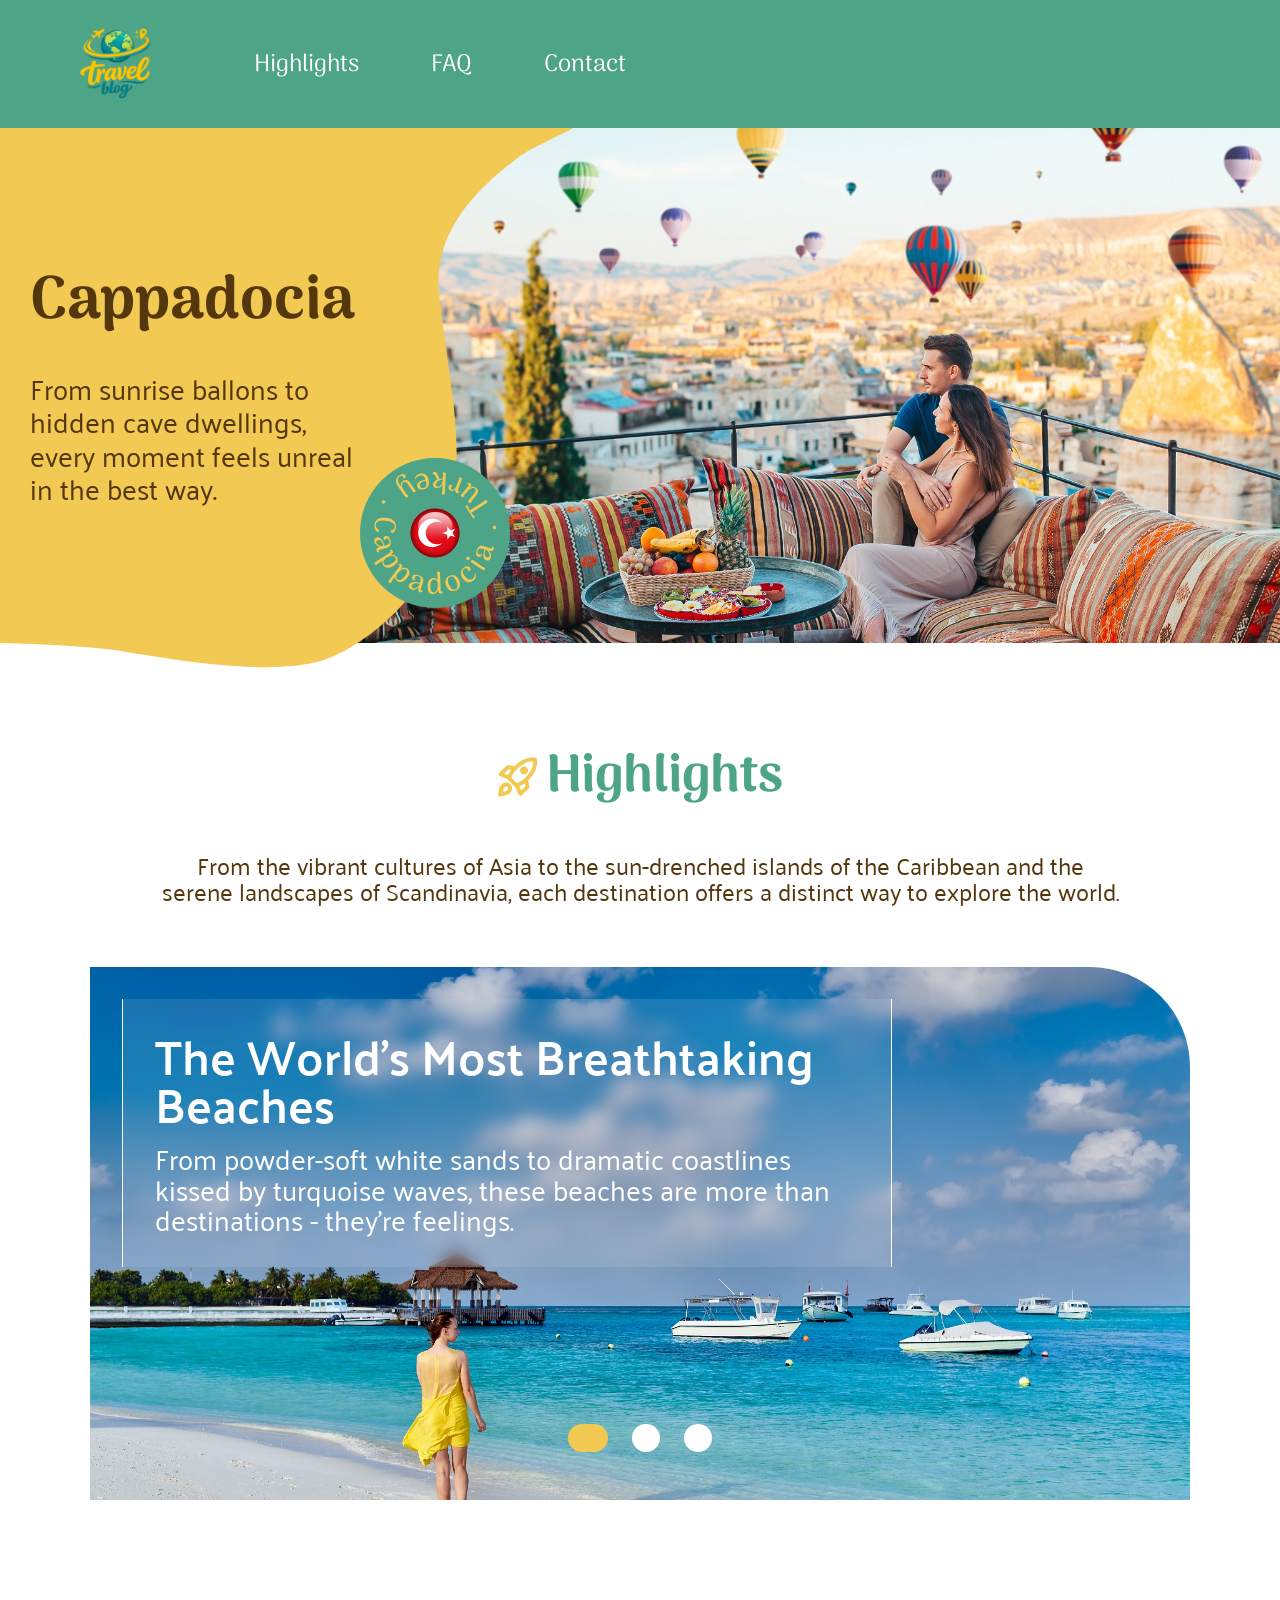
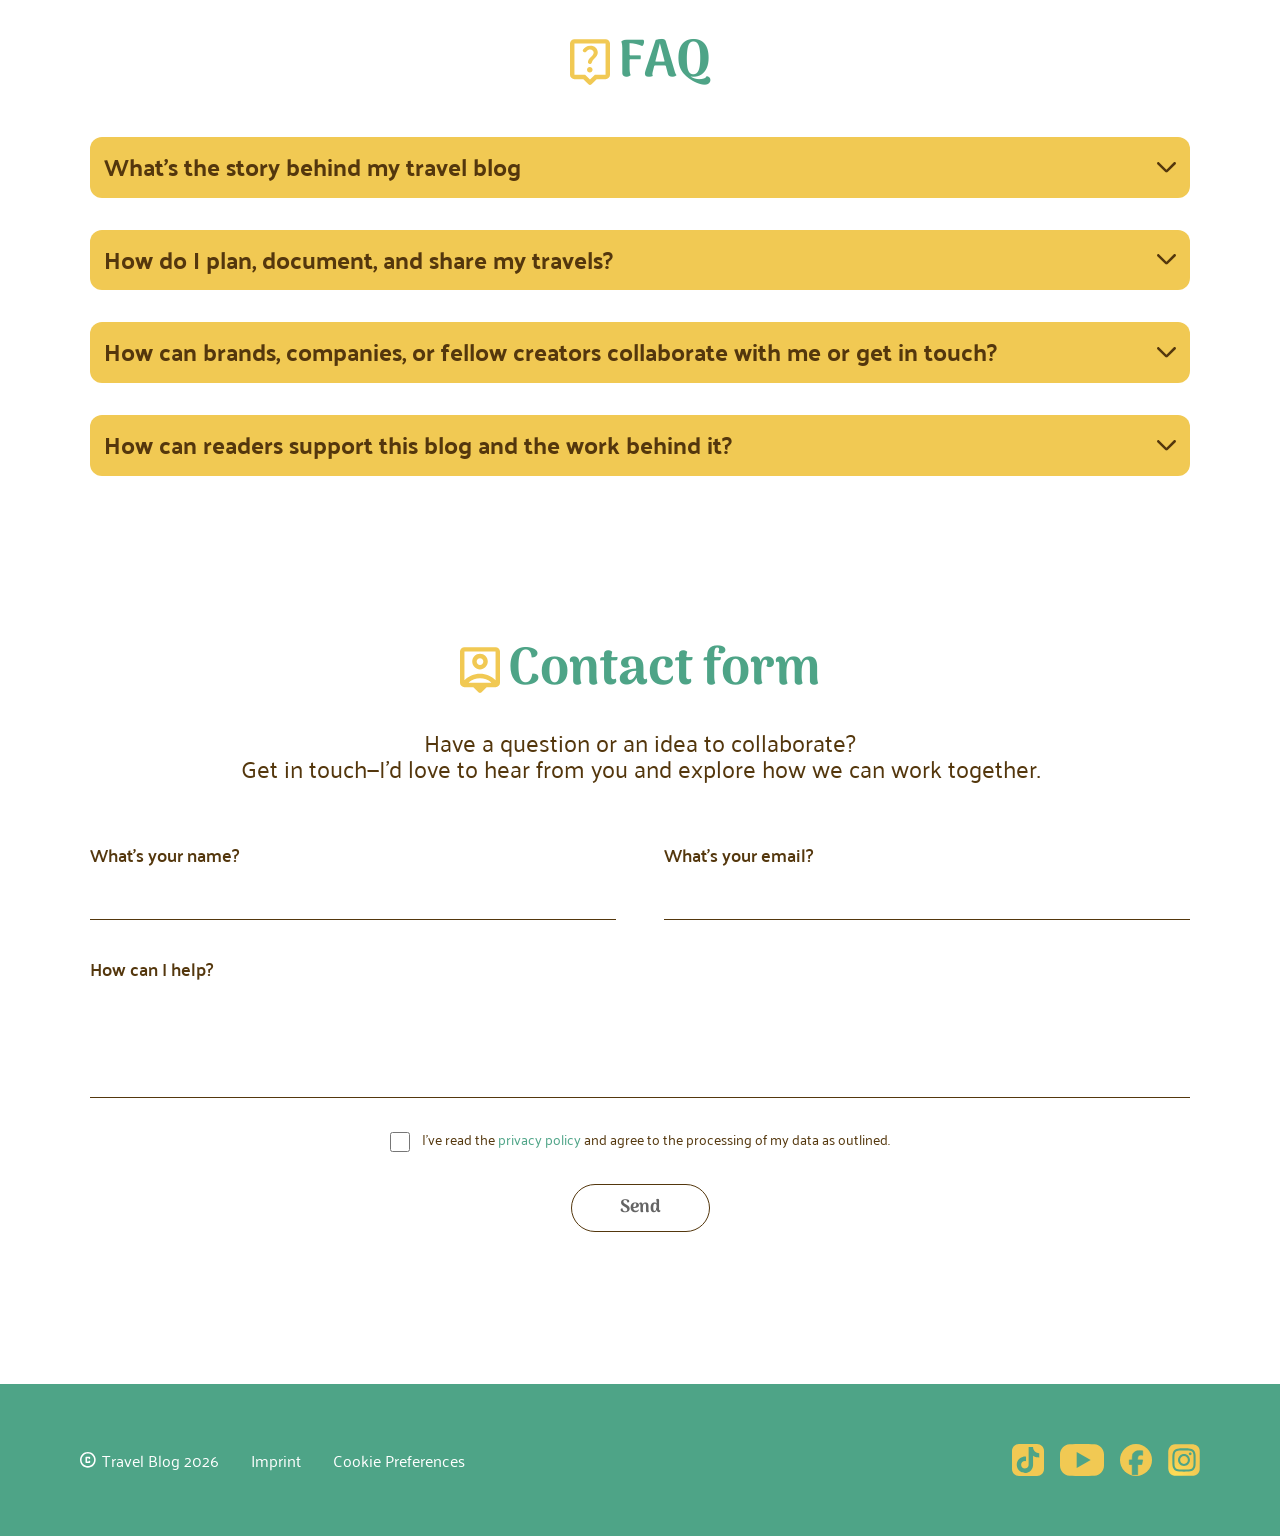
==== commit d43eb319: "Merge branch 'main' of github.com:FlorianWenzelDev/Blog" ====
--- a/index.html
+++ b/index.html
@@ -1,5 +1,5 @@
 <!doctype html>
-<html lang="de">
+<html lang="en">
 
 <head>
     <meta charset="UTF-8" />
@@ -60,140 +60,165 @@
         </div>
     </section>
     <main class="main-landingpage">
-        <section id="highlights">
-            <header class="landingpage-headline">
-                <img src="./assets/icons/rocket_launch_yellow.svg" alt="Raketenicon" />
-                <h2>Highlights</h2>
-            </header>
-            <p class="headline-subtext">
-                From the vibrant cultures of Asia to the sun-drenched islands of the
-                Caribbean and the serene landscapes of Scandinavia, each destination
-                offers a distinct way to explore the world.
-            </p>
-            <div class="highlights-slider">
-                <div class="highlights-slider-input">
-                    <input type="radio" name="slider" value="one" aria-label="Slide 1" checked />
-                    <input type="radio" name="slider" value="two" aria-label="Slide 2" />
-                    <input type="radio" name="slider" value="three" aria-label="Slide 3" />
-                    <input type="radio" name="slider" value="four" aria-label="Slide 4" />
-                </div>
-                <div class="highlights-slider-content">
-                    <a class="slider-content-element slider-img1" href="./article1.html">
-                        <hgroup>
-                            <h3>The World's Most Breathtaking Beaches</h3>
-                            <p>
-                                From powder-soft white sands to dramatic coastlines kissed by
-                                turquoise waves, these beaches are more than destinations -
-                                they're feelings.
-                            </p>
-                        </hgroup>
-                    </a>
-                    <a class="slider-content-element slider-img2" href="./article2.html">
-                        <hgroup>
-                            <h3>Copenhagen in 3 Days: Big Experiences, Smart Spending</h3>
-                            <p>
-                                Discover Copenhagen, where historic charm meets modern design,
-                                vibrant cycling culture and waterfront living.
-                            </p>
-                        </hgroup>
-                    </a>
-                    <a class="slider-content-element slider-img3" href="./article3.html">
-                        <hgroup>
-                            <h3>Pattaya Pulse:<br />Food, Sun and Neon Nights</h3>
-                            <p>
-                                From bustling promenades to nearby islands, the city offers an
-                                energetic and diverse escape. Discover Pattaya City, with
-                                vibrant nightlife and rich cultural landmarks.
-                            </p>
-                        </hgroup>
-                    </a>
-                    <div class="slider-content-element slider-img4">
-                        <hgroup>
-                            <h3>Mountain Fuji</h3>
-                            <p>
-                                The most iconic mountain and an active volcano located about
-                                100 kilometers southwest of Tokyo. Written with the characters
-                                for "wealth" and "samurai", Fuji's name evokes a sense of
-                                strength, honor, and enduring prestige.
-                            </p>
-                        </hgroup>
-                    </div>
-                </div>
-            </div>
-        </section>
-        <section id="faq">
-            <header class="landingpage-headline">
-                <img src="./assets/icons/live_help_yellow.svg" alt="Fragenicon" />
-                <h2>FAQ</h2>
-            </header>
-            <div class="faq-details">
-                <details>
-                    <summary>
-                        What's the story behind my travel blog<img src="./assets/icons/arrow_forward.svg" />
-                    </summary>
-                    <p>
-                        It all started with a simple desire to step outside my comfort
-                        zone and see the world through a different lens. What began as a
-                        personal journal to document hidden gems and local cultures
-                        quickly turned into a passion for storytelling. This blog is a
-                        collection of those raw, authentic moments, shared to inspire your
-                        next great adventure and prove that the world is waiting.
-                    </p>
-                </details>
-                <details>
-                    <summary>
-                        How do I plan, document, and share my travels?<img src="./assets/icons/arrow_forward.svg" />
-                    </summary>
-                    <p>
-                        I manage my journeys seamlessly by following three simple steps.
-                        First, I plan my trips by using apps like Google Maps or TripIt to
-                        organize all my itineraries, flights, and accommodations in one
-                        central place. Next, I document my experiences by keeping a
-                        digital journal, taking photos, and logging my route with
-                        Polarsteps. Finally, I share my updates on social media or send
-                        shared photo albums to my friends.
-                    </p>
-                </details>
-                <details>
-                    <summary>
-                        How can brands, companies, or fellow creators collaborate with me
-                        or get in touch?<img src="./assets/icons/arrow_forward.svg" />
-                    </summary>
-                    <p>
-                        I am always open to exciting new collaborations and partnerships
-                        that align with my journey. If you represent a brand or company,
-                        you can reach out directly via my official email address listed on
-                        my contact page for professional inquiries and media kit requests.
-                        Fellow creators can simply drop a direct message on my social
-                        media channels for casual chats or brainstorming joint projects.
-                    </p>
-                </details>
-                <details>
-                    <summary>
-                        How can readers support this blog and the work behind it?<img
-                            src="./assets/icons/arrow_forward.svg" />
-                    </summary>
-                    <p>
-                        There are several ways you can support my work and keep this blog
-                        running smoothly. The simplest way is to engage with my content by
-                        reading, leaving comments, and sharing your favorite posts with
-                        your friends or on social media. Alternatively, you can support me
-                        financially at no extra cost to you by purchasing through my
-                        affiliate links, or by buying me a coffee via my donation page.
-                    </p>
-                </details>
-            </div>
-        </section>
-        <section id="contact">
-            <header class="landingpage-headline">
-                <img src="./assets/icons/person_pin_yellow.svg" alt="Contacticon" />
-                <h2>Contact form</h2>
-            </header>
-            <form class="contact-form" action="#" method="POST">
-                <div class="input-group">
-                    <label for="name">What's your name?</label>
-                    <input type="text" id="name" name="name" required />
-                </div>
+      <section id="highlights">
+        <header class="landingpage-headline">
+          <img
+            src="./assets/icons/rocket_launch_yellow.svg"
+            alt="Raketenicon"
+          />
+          <h2>Highlights</h2>
+        </header>
+        <p class="headline-subtext">
+          From the vibrant cultures of Asia to the sun-drenched islands of the
+          Caribbean and the serene landscapes of Scandinavia, each destination
+          offers a distinct way to explore the world.
+        </p>
+        <div class="highlights-slider">
+          <div class="highlights-slider-input">
+            <input
+              type="radio"
+              name="slider"
+              value="one"
+              aria-label="Slide 1"
+              checked
+            />
+            <input
+              type="radio"
+              name="slider"
+              value="two"
+              aria-label="Slide 2"
+            />
+            <input
+              type="radio"
+              name="slider"
+              value="three"
+              aria-label="Slide 3"
+            />
+          </div>
+          <div class="highlights-slider-content">
+            <a
+              class="slider-content-element slider-img1"
+              href="./article1.html"
+            >
+              <hgroup>
+                <h3>The World's Most Breathtaking Beaches</h3>
+                <p>
+                  From powder-soft white sands to dramatic coastlines kissed by
+                  turquoise waves, these beaches are more than destinations -
+                  they're feelings.
+                </p>
+              </hgroup>
+            </a>
+            <a
+              class="slider-content-element slider-img2"
+              href="./article2.html"
+            >
+              <hgroup>
+                <h3>Copenhagen in 3 Days: Big Experiences, Smart Spending</h3>
+                <p>
+                  Discover Copenhagen, where historic charm meets modern design,
+                  vibrant cycling culture and waterfront living.
+                </p>
+              </hgroup>
+            </a>
+            <a
+              class="slider-content-element slider-img3"
+              href="./article3.html"
+            >
+              <hgroup>
+                <h3>Pattaya Pulse:<br />Food, Sun and Neon Nights</h3>
+                <p>
+                  From bustling promenades to nearby islands, the city offers an
+                  energetic and diverse escape. Discover Pattaya City, with
+                  vibrant nightlife and rich cultural landmarks.
+                </p>
+              </hgroup>
+            </a>
+          </div>
+        </div>
+      </section>
+      <section id="faq">
+        <header class="landingpage-headline">
+          <img src="./assets/icons/live_help_yellow.svg" alt="Fragenicon" />
+          <h2>FAQ</h2>
+        </header>
+        <div class="faq-details">
+          <details>
+            <summary>
+              What's the story behind my travel blog<img
+                src="./assets/icons/arrow_forward.svg"
+              />
+            </summary>
+            <p>
+              It all started with a simple desire to step outside my comfort
+              zone and see the world through a different lens. What began as a
+              personal journal to document hidden gems and local cultures
+              quickly turned into a passion for storytelling. This blog is a
+              collection of those raw, authentic moments, shared to inspire your
+              next great adventure and prove that the world is waiting.
+            </p>
+          </details>
+          <details>
+            <summary>
+              How do I plan, document, and share my travels?<img
+                src="./assets/icons/arrow_forward.svg"
+              />
+            </summary>
+            <p>
+              I manage my journeys seamlessly by following three simple steps.
+              First, I plan my trips by using apps like Google Maps or TripIt to
+              organize all my itineraries, flights, and accommodations in one
+              central place. Next, I document my experiences by keeping a
+              digital journal, taking photos, and logging my route with
+              Polarsteps. Finally, I share my updates on social media or send
+              shared photo albums to my friends.
+            </p>
+          </details>
+          <details>
+            <summary>
+              How can brands, companies, or fellow creators collaborate with me
+              or get in touch?<img src="./assets/icons/arrow_forward.svg" />
+            </summary>
+            <p>
+              I am always open to exciting new collaborations and partnerships
+              that align with my journey. If you represent a brand or company,
+              you can reach out directly via my official email address listed on
+              my contact page for professional inquiries and media kit requests.
+              Fellow creators can simply drop a direct message on my social
+              media channels for casual chats or brainstorming joint projects.
+            </p>
+          </details>
+          <details>
+            <summary>
+              How can readers support this blog and the work behind it?<img
+                src="./assets/icons/arrow_forward.svg"
+              />
+            </summary>
+            <p>
+              There are several ways you can support my work and keep this blog
+              running smoothly. The simplest way is to engage with my content by
+              reading, leaving comments, and sharing your favorite posts with
+              your friends or on social media. Alternatively, you can support me
+              financially at no extra cost to you by purchasing through my
+              affiliate links, or by buying me a coffee via my donation page.
+            </p>
+          </details>
+        </div>
+      </section>
+      <section id="contact">
+        <header class="landingpage-headline">
+          <img src="./assets/icons/person_pin_yellow.svg" alt="Contacticon" />
+          <h2>Contact form</h2>
+        </header>
+        <p class="contact-subtext">
+           Have a question or an idea to collaborate?<br />
+           Get in touch—I’d love to hear from you and explore how we can work together.
+         </p>
+        <form class="contact-form" action="#" method="POST">
+          <div class="input-group">
+            <label for="name">What's your name?</label>
+            <input type="text" id="name" name="name" required />
+          </div>
 
                 <div class="input-group">
                     <label for="email">What's your email?</label>
